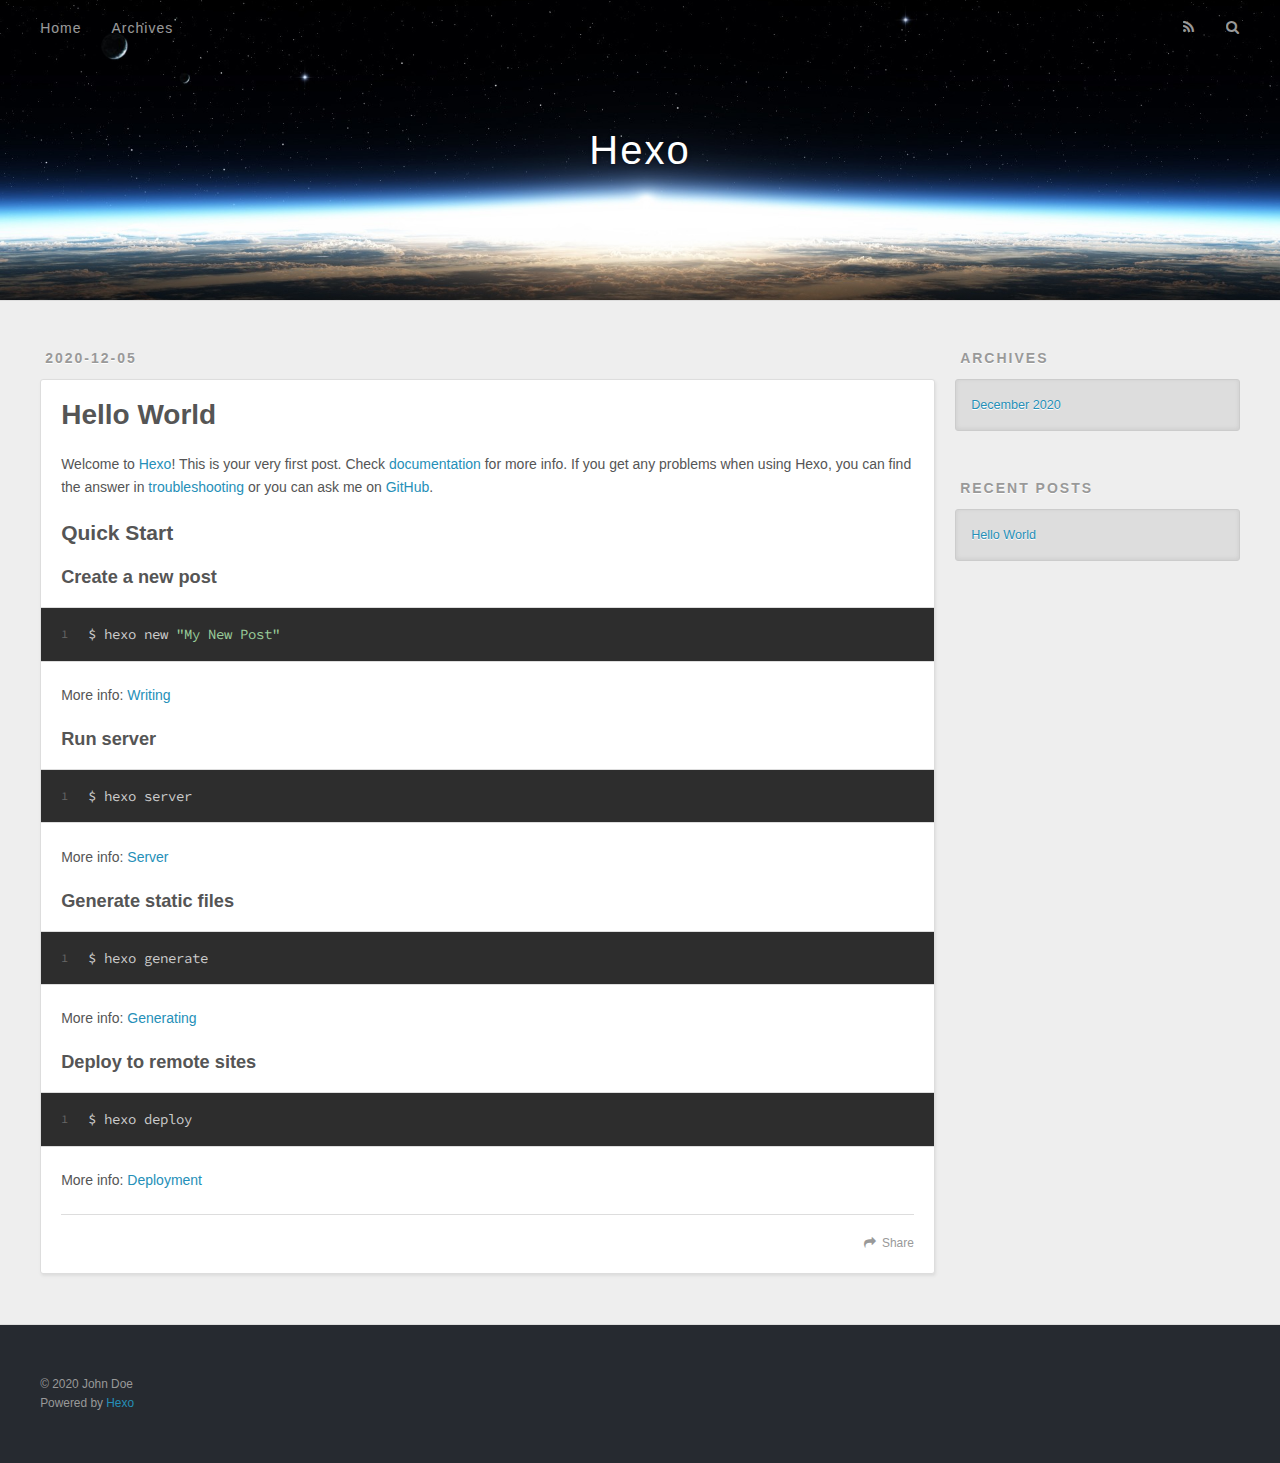
==== index.html @ 7ba1d802 "Site updated: 2020-12-05 16:14:52" ====
<!DOCTYPE html>
<html>
<head>
  <meta charset="utf-8">
  

  
  <title>Hexo</title>
  <meta name="viewport" content="width=device-width, initial-scale=1, maximum-scale=1">
  <meta property="og:type" content="website">
<meta property="og:title" content="Hexo">
<meta property="og:url" content="http://example.com/index.html">
<meta property="og:site_name" content="Hexo">
<meta property="og:locale" content="en_US">
<meta property="article:author" content="John Doe">
<meta name="twitter:card" content="summary">
  
    <link rel="alternate" href="/atom.xml" title="Hexo" type="application/atom+xml">
  
  
    <link rel="icon" href="/favicon.png">
  
  
    <link href="//fonts.googleapis.com/css?family=Source+Code+Pro" rel="stylesheet" type="text/css">
  
  
<link rel="stylesheet" href="/css/style.css">

<meta name="generator" content="Hexo 5.2.0"></head>

<body>
  <div id="container">
    <div id="wrap">
      <header id="header">
  <div id="banner"></div>
  <div id="header-outer" class="outer">
    <div id="header-title" class="inner">
      <h1 id="logo-wrap">
        <a href="/" id="logo">Hexo</a>
      </h1>
      
    </div>
    <div id="header-inner" class="inner">
      <nav id="main-nav">
        <a id="main-nav-toggle" class="nav-icon"></a>
        
          <a class="main-nav-link" href="/">Home</a>
        
          <a class="main-nav-link" href="/archives">Archives</a>
        
      </nav>
      <nav id="sub-nav">
        
          <a id="nav-rss-link" class="nav-icon" href="/atom.xml" title="RSS Feed"></a>
        
        <a id="nav-search-btn" class="nav-icon" title="Search"></a>
      </nav>
      <div id="search-form-wrap">
        <form action="//google.com/search" method="get" accept-charset="UTF-8" class="search-form"><input type="search" name="q" class="search-form-input" placeholder="Search"><button type="submit" class="search-form-submit">&#xF002;</button><input type="hidden" name="sitesearch" value="http://example.com"></form>
      </div>
    </div>
  </div>
</header>
      <div class="outer">
        <section id="main">
  
    <article id="post-hello-world" class="article article-type-post" itemscope itemprop="blogPost">
  <div class="article-meta">
    <a href="/2020/12/05/hello-world/" class="article-date">
  <time datetime="2020-12-05T03:58:40.087Z" itemprop="datePublished">2020-12-05</time>
</a>
    
  </div>
  <div class="article-inner">
    
    
      <header class="article-header">
        
  
    <h1 itemprop="name">
      <a class="article-title" href="/2020/12/05/hello-world/">Hello World</a>
    </h1>
  

      </header>
    
    <div class="article-entry" itemprop="articleBody">
      
        <p>Welcome to <a target="_blank" rel="noopener" href="https://hexo.io/">Hexo</a>! This is your very first post. Check <a target="_blank" rel="noopener" href="https://hexo.io/docs/">documentation</a> for more info. If you get any problems when using Hexo, you can find the answer in <a target="_blank" rel="noopener" href="https://hexo.io/docs/troubleshooting.html">troubleshooting</a> or you can ask me on <a target="_blank" rel="noopener" href="https://github.com/hexojs/hexo/issues">GitHub</a>.</p>
<h2 id="Quick-Start"><a href="#Quick-Start" class="headerlink" title="Quick Start"></a>Quick Start</h2><h3 id="Create-a-new-post"><a href="#Create-a-new-post" class="headerlink" title="Create a new post"></a>Create a new post</h3><figure class="highlight bash"><table><tr><td class="gutter"><pre><span class="line">1</span><br></pre></td><td class="code"><pre><span class="line">$ hexo new <span class="string">&quot;My New Post&quot;</span></span><br></pre></td></tr></table></figure>

<p>More info: <a target="_blank" rel="noopener" href="https://hexo.io/docs/writing.html">Writing</a></p>
<h3 id="Run-server"><a href="#Run-server" class="headerlink" title="Run server"></a>Run server</h3><figure class="highlight bash"><table><tr><td class="gutter"><pre><span class="line">1</span><br></pre></td><td class="code"><pre><span class="line">$ hexo server</span><br></pre></td></tr></table></figure>

<p>More info: <a target="_blank" rel="noopener" href="https://hexo.io/docs/server.html">Server</a></p>
<h3 id="Generate-static-files"><a href="#Generate-static-files" class="headerlink" title="Generate static files"></a>Generate static files</h3><figure class="highlight bash"><table><tr><td class="gutter"><pre><span class="line">1</span><br></pre></td><td class="code"><pre><span class="line">$ hexo generate</span><br></pre></td></tr></table></figure>

<p>More info: <a target="_blank" rel="noopener" href="https://hexo.io/docs/generating.html">Generating</a></p>
<h3 id="Deploy-to-remote-sites"><a href="#Deploy-to-remote-sites" class="headerlink" title="Deploy to remote sites"></a>Deploy to remote sites</h3><figure class="highlight bash"><table><tr><td class="gutter"><pre><span class="line">1</span><br></pre></td><td class="code"><pre><span class="line">$ hexo deploy</span><br></pre></td></tr></table></figure>

<p>More info: <a target="_blank" rel="noopener" href="https://hexo.io/docs/one-command-deployment.html">Deployment</a></p>

      
    </div>
    <footer class="article-footer">
      <a data-url="http://example.com/2020/12/05/hello-world/" data-id="ckibc6e330000nw3x4e4u9neb" class="article-share-link">Share</a>
      
      
    </footer>
  </div>
  
</article>


  


</section>
        
          <aside id="sidebar">
  
    

  
    

  
    
  
    
  <div class="widget-wrap">
    <h3 class="widget-title">Archives</h3>
    <div class="widget">
      <ul class="archive-list"><li class="archive-list-item"><a class="archive-list-link" href="/archives/2020/12/">December 2020</a></li></ul>
    </div>
  </div>


  
    
  <div class="widget-wrap">
    <h3 class="widget-title">Recent Posts</h3>
    <div class="widget">
      <ul>
        
          <li>
            <a href="/2020/12/05/hello-world/">Hello World</a>
          </li>
        
      </ul>
    </div>
  </div>

  
</aside>
        
      </div>
      <footer id="footer">
  
  <div class="outer">
    <div id="footer-info" class="inner">
      &copy; 2020 John Doe<br>
      Powered by <a href="http://hexo.io/" target="_blank">Hexo</a>
    </div>
  </div>
</footer>
    </div>
    <nav id="mobile-nav">
  
    <a href="/" class="mobile-nav-link">Home</a>
  
    <a href="/archives" class="mobile-nav-link">Archives</a>
  
</nav>
    

<script src="//ajax.googleapis.com/ajax/libs/jquery/2.0.3/jquery.min.js"></script>


  
<link rel="stylesheet" href="/fancybox/jquery.fancybox.css">

  
<script src="/fancybox/jquery.fancybox.pack.js"></script>




<script src="/js/script.js"></script>




  </div>
</body>
</html>
---- css/style.css ----
body {
  width: 100%;
}
body:before,
body:after {
  content: "";
  display: table;
}
body:after {
  clear: both;
}
html,
body,
div,
span,
applet,
object,
iframe,
h1,
h2,
h3,
h4,
h5,
h6,
p,
blockquote,
pre,
a,
abbr,
acronym,
address,
big,
cite,
code,
del,
dfn,
em,
img,
ins,
kbd,
q,
s,
samp,
small,
strike,
strong,
sub,
sup,
tt,
var,
dl,
dt,
dd,
ol,
ul,
li,
fieldset,
form,
label,
legend,
table,
caption,
tbody,
tfoot,
thead,
tr,
th,
td {
  margin: 0;
  padding: 0;
  border: 0;
  outline: 0;
  font-weight: inherit;
  font-style: inherit;
  font-family: inherit;
  font-size: 100%;
  vertical-align: baseline;
}
body {
  line-height: 1;
  color: #000;
  background: #fff;
}
ol,
ul {
  list-style: none;
}
table {
  border-collapse: separate;
  border-spacing: 0;
  vertical-align: middle;
}
caption,
th,
td {
  text-align: left;
  font-weight: normal;
  vertical-align: middle;
}
a img {
  border: none;
}
input,
button {
  margin: 0;
  padding: 0;
}
input::-moz-focus-inner,
button::-moz-focus-inner {
  border: 0;
  padding: 0;
}
@font-face {
  font-family: FontAwesome;
  font-style: normal;
  font-weight: normal;
  src: url("fonts/fontawesome-webfont.eot?v=#4.0.3");
  src: url("fonts/fontawesome-webfont.eot?#iefix&v=#4.0.3") format("embedded-opentype"), url("fonts/fontawesome-webfont.woff?v=#4.0.3") format("woff"), url("fonts/fontawesome-webfont.ttf?v=#4.0.3") format("truetype"), url("fonts/fontawesome-webfont.svg#fontawesomeregular?v=#4.0.3") format("svg");
}
html,
body,
#container {
  height: 100%;
}
body {
  background: #eee;
  font: 14px -apple-system, BlinkMacSystemFont, "Segoe UI", "Roboto", "Oxygen", "Ubuntu", "Cantarell", "Fira Sans", "Droid Sans", "Helvetica Neue", sans-serif;
  -webkit-text-size-adjust: 100%;
}
.outer {
  max-width: 1220px;
  margin: 0 auto;
  padding: 0 20px;
}
.outer:before,
.outer:after {
  content: "";
  display: table;
}
.outer:after {
  clear: both;
}
.inner {
  display: inline;
  float: left;
  width: 98.33333333333333%;
  margin: 0 0.833333333333333%;
}
.left,
.alignleft {
  float: left;
}
.right,
.alignright {
  float: right;
}
.clear {
  clear: both;
}
#container {
  position: relative;
}
.mobile-nav-on {
  overflow: hidden;
}
#wrap {
  height: 100%;
  width: 100%;
  position: absolute;
  top: 0;
  left: 0;
  -webkit-transition: 0.2s ease-out;
  -moz-transition: 0.2s ease-out;
  -ms-transition: 0.2s ease-out;
  transition: 0.2s ease-out;
  z-index: 1;
  background: #eee;
}
.mobile-nav-on #wrap {
  left: 280px;
}
@media screen and (min-width: 768px) {
  #main {
    display: inline;
    float: left;
    width: 73.33333333333333%;
    margin: 0 0.833333333333333%;
  }
}
.article-date,
.article-category-link,
.archive-year,
.widget-title {
  text-decoration: none;
  text-transform: uppercase;
  letter-spacing: 2px;
  color: #999;
  margin-bottom: 1em;
  margin-left: 5px;
  line-height: 1em;
  text-shadow: 0 1px #fff;
  font-weight: bold;
}
.article-inner,
.archive-article-inner {
  background: #fff;
  -webkit-box-shadow: 1px 2px 3px #ddd;
  box-shadow: 1px 2px 3px #ddd;
  border: 1px solid #ddd;
  border-radius: 3px;
}
.article-entry h1,
.widget h1 {
  font-size: 2em;
}
.article-entry h2,
.widget h2 {
  font-size: 1.5em;
}
.article-entry h3,
.widget h3 {
  font-size: 1.3em;
}
.article-entry h4,
.widget h4 {
  font-size: 1.2em;
}
.article-entry h5,
.widget h5 {
  font-size: 1em;
}
.article-entry h6,
.widget h6 {
  font-size: 1em;
  color: #999;
}
.article-entry hr,
.widget hr {
  border: 1px dashed #ddd;
}
.article-entry strong,
.widget strong {
  font-weight: bold;
}
.article-entry em,
.widget em,
.article-entry cite,
.widget cite {
  font-style: italic;
}
.article-entry sup,
.widget sup,
.article-entry sub,
.widget sub {
  font-size: 0.75em;
  line-height: 0;
  position: relative;
  vertical-align: baseline;
}
.article-entry sup,
.widget sup {
  top: -0.5em;
}
.article-entry sub,
.widget sub {
  bottom: -0.2em;
}
.article-entry small,
.widget small {
  font-size: 0.85em;
}
.article-entry acronym,
.widget acronym,
.article-entry abbr,
.widget abbr {
  border-bottom: 1px dotted;
}
.article-entry ul,
.widget ul,
.article-entry ol,
.widget ol,
.article-entry dl,
.widget dl {
  margin: 0 20px;
  line-height: 1.6em;
}
.article-entry ul ul,
.widget ul ul,
.article-entry ol ul,
.widget ol ul,
.article-entry ul ol,
.widget ul ol,
.article-entry ol ol,
.widget ol ol {
  margin-top: 0;
  margin-bottom: 0;
}
.article-entry ul,
.widget ul {
  list-style: disc;
}
.article-entry ol,
.widget ol {
  list-style: decimal;
}
.article-entry dt,
.widget dt {
  font-weight: bold;
}
#header {
  height: 300px;
  position: relative;
  border-bottom: 1px solid #ddd;
}
#header:before,
#header:after {
  content: "";
  position: absolute;
  left: 0;
  right: 0;
  height: 40px;
}
#header:before {
  top: 0;
  background: -webkit-linear-gradient(rgba(0,0,0,0.2), transparent);
  background: -moz-linear-gradient(rgba(0,0,0,0.2), transparent);
  background: -ms-linear-gradient(rgba(0,0,0,0.2), transparent);
  background: linear-gradient(rgba(0,0,0,0.2), transparent);
}
#header:after {
  bottom: 0;
  background: -webkit-linear-gradient(transparent, rgba(0,0,0,0.2));
  background: -moz-linear-gradient(transparent, rgba(0,0,0,0.2));
  background: -ms-linear-gradient(transparent, rgba(0,0,0,0.2));
  background: linear-gradient(transparent, rgba(0,0,0,0.2));
}
#header-outer {
  height: 100%;
  position: relative;
}
#header-inner {
  position: relative;
  overflow: hidden;
}
#banner {
  position: absolute;
  top: 0;
  left: 0;
  width: 100%;
  height: 100%;
  background: url("images/banner.jpg") center #000;
  -webkit-background-size: cover;
  -moz-background-size: cover;
  background-size: cover;
  z-index: -1;
}
#header-title {
  text-align: center;
  height: 40px;
  position: absolute;
  top: 50%;
  left: 0;
  margin-top: -20px;
}
#logo,
#subtitle {
  text-decoration: none;
  color: #fff;
  font-weight: 300;
  text-shadow: 0 1px 4px rgba(0,0,0,0.3);
}
#logo {
  font-size: 40px;
  line-height: 40px;
  letter-spacing: 2px;
}
#subtitle {
  font-size: 16px;
  line-height: 16px;
  letter-spacing: 1px;
}
#subtitle-wrap {
  margin-top: 16px;
}
#main-nav {
  float: left;
  margin-left: -15px;
}
.nav-icon,
.main-nav-link {
  float: left;
  color: #fff;
  opacity: 0.6;
  text-decoration: none;
  text-shadow: 0 1px rgba(0,0,0,0.2);
  -webkit-transition: opacity 0.2s;
  -moz-transition: opacity 0.2s;
  -ms-transition: opacity 0.2s;
  transition: opacity 0.2s;
  display: block;
  padding: 20px 15px;
}
.nav-icon:hover,
.main-nav-link:hover {
  opacity: 1;
}
.nav-icon {
  font-family: FontAwesome;
  text-align: center;
  font-size: 14px;
  width: 14px;
  height: 14px;
  padding: 20px 15px;
  position: relative;
  cursor: pointer;
}
.main-nav-link {
  font-weight: 300;
  letter-spacing: 1px;
}
@media screen and (max-width: 479px) {
  .main-nav-link {
    display: none;
  }
}
#main-nav-toggle {
  display: none;
}
#main-nav-toggle:before {
  content: "\f0c9";
}
@media screen and (max-width: 479px) {
  #main-nav-toggle {
    display: block;
  }
}
#sub-nav {
  float: right;
  margin-right: -15px;
}
#nav-rss-link:before {
  content: "\f09e";
}
#nav-search-btn:before {
  content: "\f002";
}
#search-form-wrap {
  position: absolute;
  top: 15px;
  width: 150px;
  height: 30px;
  right: -150px;
  opacity: 0;
  -webkit-transition: 0.2s ease-out;
  -moz-transition: 0.2s ease-out;
  -ms-transition: 0.2s ease-out;
  transition: 0.2s ease-out;
}
#search-form-wrap.on {
  opacity: 1;
  right: 0;
}
@media screen and (max-width: 479px) {
  #search-form-wrap {
    width: 100%;
    right: -100%;
  }
}
.search-form {
  position: absolute;
  top: 0;
  left: 0;
  right: 0;
  background: #fff;
  padding: 5px 15px;
  border-radius: 15px;
  -webkit-box-shadow: 0 0 10px rgba(0,0,0,0.3);
  box-shadow: 0 0 10px rgba(0,0,0,0.3);
}
.search-form-input {
  border: none;
  background: none;
  color: #555;
  width: 100%;
  font: 13px -apple-system, BlinkMacSystemFont, "Segoe UI", "Roboto", "Oxygen", "Ubuntu", "Cantarell", "Fira Sans", "Droid Sans", "Helvetica Neue", sans-serif;
  outline: none;
}
.search-form-input::-webkit-search-results-decoration,
.search-form-input::-webkit-search-cancel-button {
  -webkit-appearance: none;
}
.search-form-submit {
  position: absolute;
  top: 50%;
  right: 10px;
  margin-top: -7px;
  font: 13px FontAwesome;
  border: none;
  background: none;
  color: #bbb;
  cursor: pointer;
}
.search-form-submit:hover,
.search-form-submit:focus {
  color: #777;
}
.article {
  margin: 50px 0;
}
.article-inner {
  overflow: hidden;
}
.article-meta:before,
.article-meta:after {
  content: "";
  display: table;
}
.article-meta:after {
  clear: both;
}
.article-date {
  float: left;
}
.article-category {
  float: left;
  line-height: 1em;
  color: #ccc;
  text-shadow: 0 1px #fff;
  margin-left: 8px;
}
.article-category:before {
  content: "\2022";
}
.article-category-link {
  margin: 0 12px 1em;
}
.article-header {
  padding: 20px 20px 0;
}
.article-title {
  text-decoration: none;
  font-size: 2em;
  font-weight: bold;
  color: #555;
  line-height: 1.1em;
  -webkit-transition: color 0.2s;
  -moz-transition: color 0.2s;
  -ms-transition: color 0.2s;
  transition: color 0.2s;
}
a.article-title:hover {
  color: #258fb8;
}
.article-entry {
  color: #555;
  padding: 0 20px;
}
.article-entry:before,
.article-entry:after {
  content: "";
  display: table;
}
.article-entry:after {
  clear: both;
}
.article-entry p,
.article-entry table {
  line-height: 1.6em;
  margin: 1.6em 0;
}
.article-entry h1,
.article-entry h2,
.article-entry h3,
.article-entry h4,
.article-entry h5,
.article-entry h6 {
  font-weight: bold;
}
.article-entry h1,
.article-entry h2,
.article-entry h3,
.article-entry h4,
.article-entry h5,
.article-entry h6 {
  line-height: 1.1em;
  margin: 1.1em 0;
}
.article-entry a {
  color: #258fb8;
  text-decoration: none;
}
.article-entry a:hover {
  text-decoration: underline;
}
.article-entry ul,
.article-entry ol,
.article-entry dl {
  margin-top: 1.6em;
  margin-bottom: 1.6em;
}
.article-entry img,
.article-entry video {
  max-width: 100%;
  height: auto;
  display: block;
  margin: auto;
}
.article-entry iframe {
  border: none;
}
.article-entry table {
  width: 100%;
  border-collapse: collapse;
  border-spacing: 0;
}
.article-entry th {
  font-weight: bold;
  border-bottom: 3px solid #ddd;
  padding-bottom: 0.5em;
}
.article-entry td {
  border-bottom: 1px solid #ddd;
  padding: 10px 0;
}
.article-entry blockquote {
  font-family: Georgia, "Times New Roman", serif;
  font-size: 1.4em;
  margin: 1.6em 20px;
  text-align: center;
}
.article-entry blockquote footer {
  font-size: 14px;
  margin: 1.6em 0;
  font-family: -apple-system, BlinkMacSystemFont, "Segoe UI", "Roboto", "Oxygen", "Ubuntu", "Cantarell", "Fira Sans", "Droid Sans", "Helvetica Neue", sans-serif;
}
.article-entry blockquote footer cite:before {
  content: "—";
  padding: 0 0.5em;
}
.article-entry .pullquote {
  text-align: left;
  width: 45%;
  margin: 0;
}
.article-entry .pullquote.left {
  margin-left: 0.5em;
  margin-right: 1em;
}
.article-entry .pullquote.right {
  margin-right: 0.5em;
  margin-left: 1em;
}
.article-entry .caption {
  color: #999;
  display: block;
  font-size: 0.9em;
  margin-top: 0.5em;
  position: relative;
  text-align: center;
}
.article-entry .video-container {
  position: relative;
  padding-top: 56.25%;
  height: 0;
  overflow: hidden;
}
.article-entry .video-container iframe,
.article-entry .video-container object,
.article-entry .video-container embed {
  position: absolute;
  top: 0;
  left: 0;
  width: 100%;
  height: 100%;
  margin-top: 0;
}
.article-more-link a {
  display: inline-block;
  line-height: 1em;
  padding: 6px 15px;
  border-radius: 15px;
  background: #eee;
  color: #999;
  text-shadow: 0 1px #fff;
  text-decoration: none;
}
.article-more-link a:hover {
  background: #258fb8;
  color: #fff;
  text-decoration: none;
  text-shadow: 0 1px #1e7293;
}
.article-footer {
  font-size: 0.85em;
  line-height: 1.6em;
  border-top: 1px solid #ddd;
  padding-top: 1.6em;
  margin: 0 20px 20px;
}
.article-footer:before,
.article-footer:after {
  content: "";
  display: table;
}
.article-footer:after {
  clear: both;
}
.article-footer a {
  color: #999;
  text-decoration: none;
}
.article-footer a:hover {
  color: #555;
}
.article-tag-list-item {
  float: left;
  margin-right: 10px;
}
.article-tag-list-link:before {
  content: "#";
}
.article-comment-link {
  float: right;
}
.article-comment-link:before {
  content: "\f075";
  font-family: FontAwesome;
  padding-right: 8px;
}
.article-share-link {
  cursor: pointer;
  float: right;
  margin-left: 20px;
}
.article-share-link:before {
  content: "\f064";
  font-family: FontAwesome;
  padding-right: 6px;
}
#article-nav {
  position: relative;
}
#article-nav:before,
#article-nav:after {
  content: "";
  display: table;
}
#article-nav:after {
  clear: both;
}
@media screen and (min-width: 768px) {
  #article-nav {
    margin: 50px 0;
  }
  #article-nav:before {
    width: 8px;
    height: 8px;
    position: absolute;
    top: 50%;
    left: 50%;
    margin-top: -4px;
    margin-left: -4px;
    content: "";
    border-radius: 50%;
    background: #ddd;
    -webkit-box-shadow: 0 1px 2px #fff;
    box-shadow: 0 1px 2px #fff;
  }
}
.article-nav-link-wrap {
  text-decoration: none;
  text-shadow: 0 1px #fff;
  color: #999;
  -webkit-box-sizing: border-box;
  -moz-box-sizing: border-box;
  box-sizing: border-box;
  margin-top: 50px;
  text-align: center;
  display: block;
}
.article-nav-link-wrap:hover {
  color: #555;
}
@media screen and (min-width: 768px) {
  .article-nav-link-wrap {
    width: 50%;
    margin-top: 0;
  }
}
@media screen and (min-width: 768px) {
  #article-nav-newer {
    float: left;
    text-align: right;
    padding-right: 20px;
  }
}
@media screen and (min-width: 768px) {
  #article-nav-older {
    float: right;
    text-align: left;
    padding-left: 20px;
  }
}
.article-nav-caption {
  text-transform: uppercase;
  letter-spacing: 2px;
  color: #ddd;
  line-height: 1em;
  font-weight: bold;
}
#article-nav-newer .article-nav-caption {
  margin-right: -2px;
}
.article-nav-title {
  font-size: 0.85em;
  line-height: 1.6em;
  margin-top: 0.5em;
}
.article-share-box {
  position: absolute;
  display: none;
  background: #fff;
  -webkit-box-shadow: 1px 2px 10px rgba(0,0,0,0.2);
  box-shadow: 1px 2px 10px rgba(0,0,0,0.2);
  border-radius: 3px;
  margin-left: -145px;
  overflow: hidden;
  z-index: 1;
}
.article-share-box.on {
  display: block;
}
.article-share-input {
  width: 100%;
  background: none;
  -webkit-box-sizing: border-box;
  -moz-box-sizing: border-box;
  box-sizing: border-box;
  font: 14px -apple-system, BlinkMacSystemFont, "Segoe UI", "Roboto", "Oxygen", "Ubuntu", "Cantarell", "Fira Sans", "Droid Sans", "Helvetica Neue", sans-serif;
  padding: 0 15px;
  color: #555;
  outline: none;
  border: 1px solid #ddd;
  border-radius: 3px 3px 0 0;
  height: 36px;
  line-height: 36px;
}
.article-share-links {
  background: #eee;
}
.article-share-links:before,
.article-share-links:after {
  content: "";
  display: table;
}
.article-share-links:after {
  clear: both;
}
.article-share-twitter,
.article-share-facebook,
.article-share-pinterest,
.article-share-google {
  width: 50px;
  height: 36px;
  display: block;
  float: left;
  position: relative;
  color: #999;
  text-shadow: 0 1px #fff;
}
.article-share-twitter:before,
.article-share-facebook:before,
.article-share-pinterest:before,
.article-share-google:before {
  font-size: 20px;
  font-family: FontAwesome;
  width: 20px;
  height: 20px;
  position: absolute;
  top: 50%;
  left: 50%;
  margin-top: -10px;
  margin-left: -10px;
  text-align: center;
}
.article-share-twitter:hover,
.article-share-facebook:hover,
.article-share-pinterest:hover,
.article-share-google:hover {
  color: #fff;
}
.article-share-twitter:before {
  content: "\f099";
}
.article-share-twitter:hover {
  background: #00aced;
  text-shadow: 0 1px #008abe;
}
.article-share-facebook:before {
  content: "\f09a";
}
.article-share-facebook:hover {
  background: #3b5998;
  text-shadow: 0 1px #2f477a;
}
.article-share-pinterest:before {
  content: "\f0d2";
}
.article-share-pinterest:hover {
  background: #cb2027;
  text-shadow: 0 1px #a21a1f;
}
.article-share-google:before {
  content: "\f0d5";
}
.article-share-google:hover {
  background: #dd4b39;
  text-shadow: 0 1px #be3221;
}
.article-gallery {
  background: #000;
  position: relative;
}
.article-gallery-photos {
  position: relative;
  overflow: hidden;
}
.article-gallery-img {
  display: none;
  max-width: 100%;
}
.article-gallery-img:first-child {
  display: block;
}
.article-gallery-img.loaded {
  position: absolute;
  display: block;
}
.article-gallery-img img {
  display: block;
  max-width: 100%;
  margin: 0 auto;
}
#comments {
  background: #fff;
  -webkit-box-shadow: 1px 2px 3px #ddd;
  box-shadow: 1px 2px 3px #ddd;
  padding: 20px;
  border: 1px solid #ddd;
  border-radius: 3px;
  margin: 50px 0;
}
#comments a {
  color: #258fb8;
}
.archives-wrap {
  margin: 50px 0;
}
.archives:before,
.archives:after {
  content: "";
  display: table;
}
.archives:after {
  clear: both;
}
.archive-year-wrap {
  margin-bottom: 1em;
}
.archives {
  -webkit-column-gap: 10px;
  -moz-column-gap: 10px;
  column-gap: 10px;
}
@media screen and (min-width: 480px) and (max-width: 767px) {
  .archives {
    -webkit-column-count: 2;
    -moz-column-count: 2;
    column-count: 2;
  }
}
@media screen and (min-width: 768px) {
  .archives {
    -webkit-column-count: 3;
    -moz-column-count: 3;
    column-count: 3;
  }
}
.archive-article {
  -webkit-column-break-inside: avoid;
  page-break-inside: avoid;
  overflow: hidden;
  break-inside: avoid-column;
}
.archive-article-inner {
  padding: 10px;
  margin-bottom: 15px;
}
.archive-article-title {
  text-decoration: none;
  font-weight: bold;
  color: #555;
  -webkit-transition: color 0.2s;
  -moz-transition: color 0.2s;
  -ms-transition: color 0.2s;
  transition: color 0.2s;
  line-height: 1.6em;
}
.archive-article-title:hover {
  color: #258fb8;
}
.archive-article-footer {
  margin-top: 1em;
}
.archive-article-date {
  color: #999;
  text-decoration: none;
  font-size: 0.85em;
  line-height: 1em;
  margin-bottom: 0.5em;
  display: block;
}
#page-nav {
  margin: 50px auto;
  background: #fff;
  -webkit-box-shadow: 1px 2px 3px #ddd;
  box-shadow: 1px 2px 3px #ddd;
  border: 1px solid #ddd;
  border-radius: 3px;
  text-align: center;
  color: #999;
  overflow: hidden;
}
#page-nav:before,
#page-nav:after {
  content: "";
  display: table;
}
#page-nav:after {
  clear: both;
}
#page-nav a,
#page-nav span {
  padding: 10px 20px;
  line-height: 1;
  height: 2ex;
}
#page-nav a {
  color: #999;
  text-decoration: none;
}
#page-nav a:hover {
  background: #999;
  color: #fff;
}
#page-nav .prev {
  float: left;
}
#page-nav .next {
  float: right;
}
#page-nav .page-number {
  display: inline-block;
}
@media screen and (max-width: 479px) {
  #page-nav .page-number {
    display: none;
  }
}
#page-nav .current {
  color: #555;
  font-weight: bold;
}
#page-nav .space {
  color: #ddd;
}
#footer {
  background: #262a30;
  padding: 50px 0;
  border-top: 1px solid #ddd;
  color: #999;
}
#footer a {
  color: #258fb8;
  text-decoration: none;
}
#footer a:hover {
  text-decoration: underline;
}
#footer-info {
  line-height: 1.6em;
  font-size: 0.85em;
}
.article-entry pre,
.article-entry .highlight {
  background: #2d2d2d;
  margin: 0 -20px;
  padding: 15px 20px;
  border-style: solid;
  border-color: #ddd;
  border-width: 1px 0;
  overflow: auto;
  color: #ccc;
  line-height: 22.400000000000002px;
}
.article-entry .highlight .gutter pre,
.article-entry .gist .gist-file .gist-data .line-numbers {
  color: #666;
  font-size: 0.85em;
}
.article-entry pre,
.article-entry code {
  font-family: "Source Code Pro", Consolas, Monaco, Menlo, Consolas, monospace;
}
.article-entry code {
  background: #eee;
  text-shadow: 0 1px #fff;
  padding: 0 0.3em;
}
.article-entry pre code {
  background: none;
  text-shadow: none;
  padding: 0;
}
.article-entry .highlight pre {
  border: none;
  margin: 0;
  padding: 0;
}
.article-entry .highlight table {
  margin: 0;
  width: auto;
}
.article-entry .highlight td {
  border: none;
  padding: 0;
}
.article-entry .highlight figcaption {
  font-size: 0.85em;
  color: #999;
  line-height: 1em;
  margin-bottom: 1em;
}
.article-entry .highlight figcaption:before,
.article-entry .highlight figcaption:after {
  content: "";
  display: table;
}
.article-entry .highlight figcaption:after {
  clear: both;
}
.article-entry .highlight figcaption a {
  float: right;
}
.article-entry .highlight .gutter pre {
  text-align: right;
  padding-right: 20px;
}
.article-entry .highlight .line {
  height: 22.400000000000002px;
}
.article-entry .highlight .line.marked {
  background: #515151;
}
.article-entry .gist {
  margin: 0 -20px;
  border-style: solid;
  border-color: #ddd;
  border-width: 1px 0;
  background: #2d2d2d;
  padding: 15px 20px 15px 0;
}
.article-entry .gist .gist-file {
  border: none;
  font-family: "Source Code Pro", Consolas, Monaco, Menlo, Consolas, monospace;
  margin: 0;
}
.article-entry .gist .gist-file .gist-data {
  background: none;
  border: none;
}
.article-entry .gist .gist-file .gist-data .line-numbers {
  background: none;
  border: none;
  padding: 0 20px 0 0;
}
.article-entry .gist .gist-file .gist-data .line-data {
  padding: 0 !important;
}
.article-entry .gist .gist-file .highlight {
  margin: 0;
  padding: 0;
  border: none;
}
.article-entry .gist .gist-file .gist-meta {
  background: #2d2d2d;
  color: #999;
  font: 0.85em -apple-system, BlinkMacSystemFont, "Segoe UI", "Roboto", "Oxygen", "Ubuntu", "Cantarell", "Fira Sans", "Droid Sans", "Helvetica Neue", sans-serif;
  text-shadow: 0 0;
  padding: 0;
  margin-top: 1em;
  margin-left: 20px;
}
.article-entry .gist .gist-file .gist-meta a {
  color: #258fb8;
  font-weight: normal;
}
.article-entry .gist .gist-file .gist-meta a:hover {
  text-decoration: underline;
}
pre .comment,
pre .title {
  color: #999;
}
pre .variable,
pre .attribute,
pre .tag,
pre .regexp,
pre .ruby .constant,
pre .xml .tag .title,
pre .xml .pi,
pre .xml .doctype,
pre .html .doctype,
pre .css .id,
pre .css .class,
pre .css .pseudo {
  color: #f2777a;
}
pre .number,
pre .preprocessor,
pre .built_in,
pre .literal,
pre .params,
pre .constant {
  color: #f99157;
}
pre .class,
pre .ruby .class .title,
pre .css .rules .attribute {
  color: #9c9;
}
pre .string,
pre .value,
pre .inheritance,
pre .header,
pre .ruby .symbol,
pre .xml .cdata {
  color: #9c9;
}
pre .css .hexcolor {
  color: #6cc;
}
pre .function,
pre .python .decorator,
pre .python .title,
pre .ruby .function .title,
pre .ruby .title .keyword,
pre .perl .sub,
pre .javascript .title,
pre .coffeescript .title {
  color: #69c;
}
pre .keyword,
pre .javascript .function {
  color: #c9c;
}
@media screen and (max-width: 479px) {
  #mobile-nav {
    position: absolute;
    top: 0;
    left: 0;
    width: 280px;
    height: 100%;
    background: #191919;
    border-right: 1px solid #fff;
  }
}
@media screen and (max-width: 479px) {
  .mobile-nav-link {
    display: block;
    color: #999;
    text-decoration: none;
    padding: 15px 20px;
    font-weight: bold;
  }
  .mobile-nav-link:hover {
    color: #fff;
  }
}
@media screen and (min-width: 768px) {
  #sidebar {
    display: inline;
    float: left;
    width: 23.333333333333332%;
    margin: 0 0.833333333333333%;
  }
}
.widget-wrap {
  margin: 50px 0;
}
.widget {
  color: #777;
  text-shadow: 0 1px #fff;
  background: #ddd;
  -webkit-box-shadow: 0 -1px 4px #ccc inset;
  box-shadow: 0 -1px 4px #ccc inset;
  border: 1px solid #ccc;
  padding: 15px;
  border-radius: 3px;
}
.widget a {
  color: #258fb8;
  text-decoration: none;
}
.widget a:hover {
  text-decoration: underline;
}
.widget ul ul,
.widget ol ul,
.widget dl ul,
.widget ul ol,
.widget ol ol,
.widget dl ol,
.widget ul dl,
.widget ol dl,
.widget dl dl {
  margin-left: 15px;
  list-style: disc;
}
.widget {
  line-height: 1.6em;
  word-wrap: break-word;
  font-size: 0.9em;
}
.widget ul,
.widget ol {
  list-style: none;
  margin: 0;
}
.widget ul ul,
.widget ol ul,
.widget ul ol,
.widget ol ol {
  margin: 0 20px;
}
.widget ul ul,
.widget ol ul {
  list-style: disc;
}
.widget ul ol,
.widget ol ol {
  list-style: decimal;
}
.category-list-count,
.tag-list-count,
.archive-list-count {
  padding-left: 5px;
  color: #999;
  font-size: 0.85em;
}
.category-list-count:before,
.tag-list-count:before,
.archive-list-count:before {
  content: "(";
}
.category-list-count:after,
.tag-list-count:after,
.archive-list-count:after {
  content: ")";
}
.tagcloud a {
  margin-right: 5px;
  display: inline-block;
}
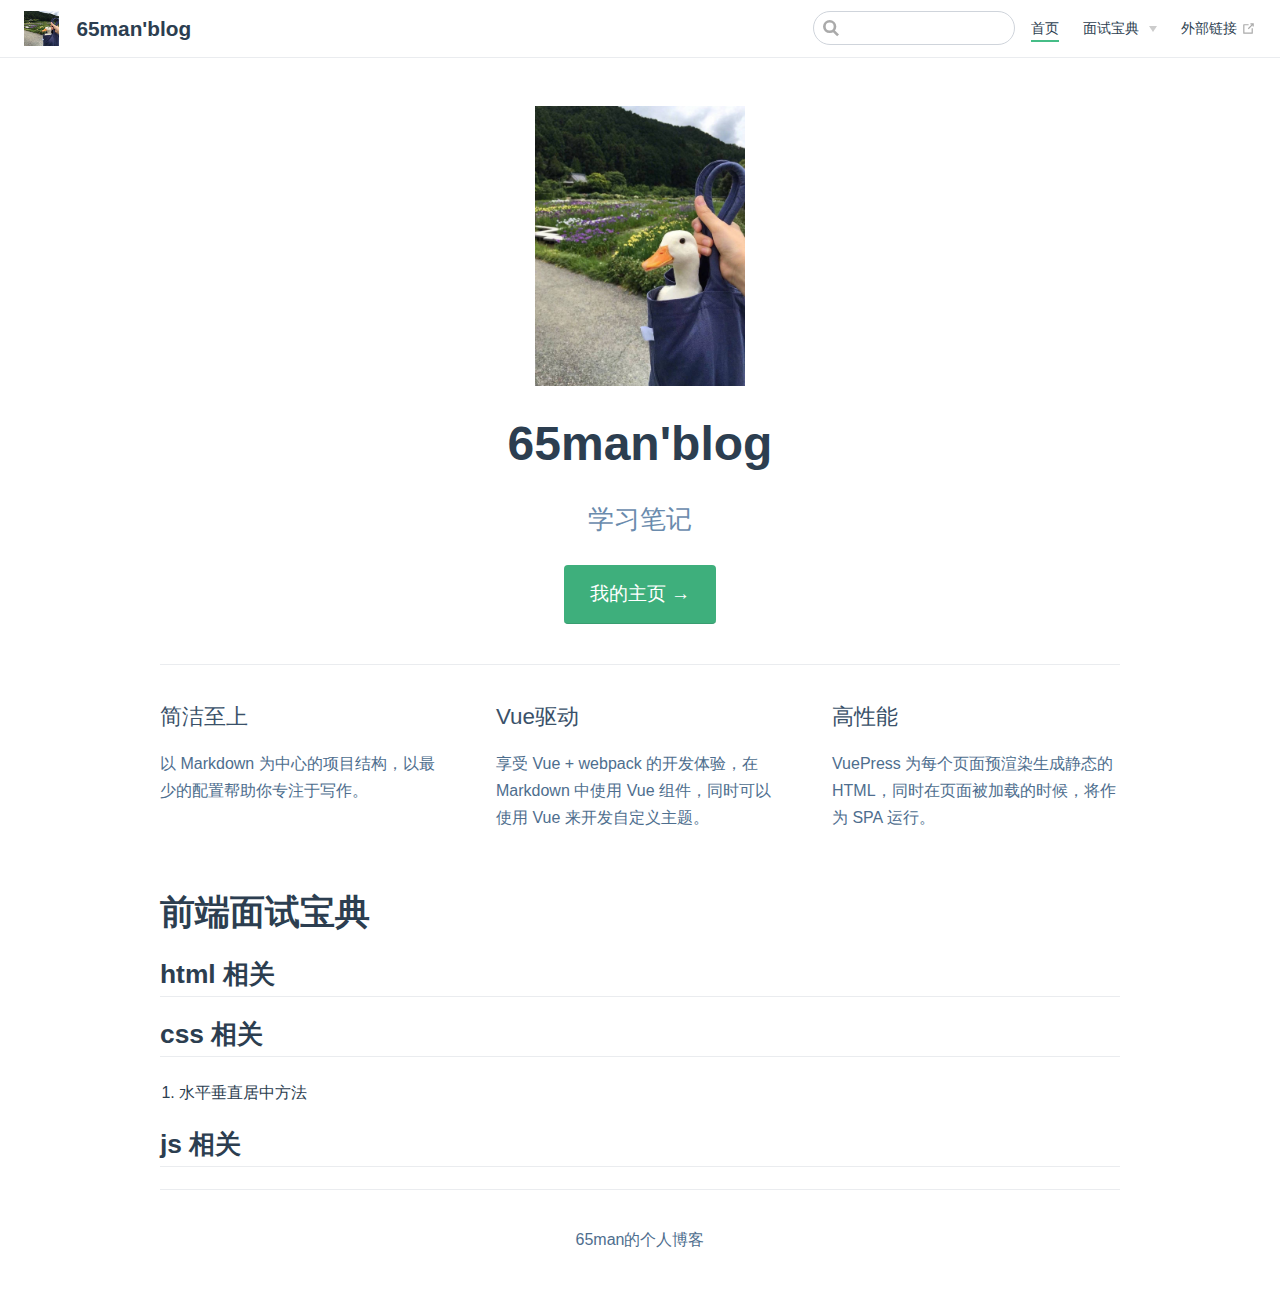
==== commit b14bff96: "deploy" ====
--- a/index.html
+++ b/index.html
@@ -1,196 +1,50 @@
 <!DOCTYPE html>
-<html>
-<head>
-  <meta charset="utf-8">
-  
-
-  
-  <title>Hexo</title>
-  <meta name="viewport" content="width=device-width, initial-scale=1, maximum-scale=1">
-  <meta property="og:type" content="website">
-<meta property="og:title" content="Hexo">
-<meta property="og:url" content="http://example.com/index.html">
-<meta property="og:site_name" content="Hexo">
-<meta property="og:locale" content="en_US">
-<meta property="article:author" content="John Doe">
-<meta name="twitter:card" content="summary">
-  
-    <link rel="alternate" href="/atom.xml" title="Hexo" type="application/atom+xml">
-  
-  
-    <link rel="icon" href="/favicon.png">
-  
-  
-    <link href="//fonts.googleapis.com/css?family=Source+Code+Pro" rel="stylesheet" type="text/css">
-  
-  
-<link rel="stylesheet" href="/css/style.css">
-
-<meta name="generator" content="Hexo 5.2.0"></head>
-
-<body>
-  <div id="container">
-    <div id="wrap">
-      <header id="header">
-  <div id="banner"></div>
-  <div id="header-outer" class="outer">
-    <div id="header-title" class="inner">
-      <h1 id="logo-wrap">
-        <a href="/" id="logo">Hexo</a>
-      </h1>
-      
-    </div>
-    <div id="header-inner" class="inner">
-      <nav id="main-nav">
-        <a id="main-nav-toggle" class="nav-icon"></a>
-        
-          <a class="main-nav-link" href="/">Home</a>
-        
-          <a class="main-nav-link" href="/archives">Archives</a>
-        
-      </nav>
-      <nav id="sub-nav">
-        
-          <a id="nav-rss-link" class="nav-icon" href="/atom.xml" title="RSS Feed"></a>
-        
-        <a id="nav-search-btn" class="nav-icon" title="Search"></a>
-      </nav>
-      <div id="search-form-wrap">
-        <form action="//google.com/search" method="get" accept-charset="UTF-8" class="search-form"><input type="search" name="q" class="search-form-input" placeholder="Search"><button type="submit" class="search-form-submit">&#xF002;</button><input type="hidden" name="sitesearch" value="http://example.com"></form>
-      </div>
-    </div>
-  </div>
-</header>
-      <div class="outer">
-        <section id="main">
-  
-    <article id="post-hello-world" class="article article-type-post" itemscope itemprop="blogPost">
-  <div class="article-meta">
-    <a href="/2020/12/05/hello-world/" class="article-date">
-  <time datetime="2020-12-05T03:58:40.087Z" itemprop="datePublished">2020-12-05</time>
-</a>
+<html lang="en-US">
+  <head>
+    <meta charset="utf-8">
+    <meta name="viewport" content="width=device-width,initial-scale=1">
+    <title>65man&#39;blog</title>
+    <meta name="generator" content="VuePress 1.8.2">
+    <link res="icon" href="/images/logo.png">
+    <meta name="description" content="学习笔记">
     
-  </div>
-  <div class="article-inner">
-    
-    
-      <header class="article-header">
-        
-  
-    <h1 itemprop="name">
-      <a class="article-title" href="/2020/12/05/hello-world/">Hello World</a>
-    </h1>
-  
-
-      </header>
-    
-    <div class="article-entry" itemprop="articleBody">
-      
-        <p>Welcome to <a target="_blank" rel="noopener" href="https://hexo.io/">Hexo</a>! This is your very first post. Check <a target="_blank" rel="noopener" href="https://hexo.io/docs/">documentation</a> for more info. If you get any problems when using Hexo, you can find the answer in <a target="_blank" rel="noopener" href="https://hexo.io/docs/troubleshooting.html">troubleshooting</a> or you can ask me on <a target="_blank" rel="noopener" href="https://github.com/hexojs/hexo/issues">GitHub</a>.</p>
-<h2 id="Quick-Start"><a href="#Quick-Start" class="headerlink" title="Quick Start"></a>Quick Start</h2><h3 id="Create-a-new-post"><a href="#Create-a-new-post" class="headerlink" title="Create a new post"></a>Create a new post</h3><figure class="highlight bash"><table><tr><td class="gutter"><pre><span class="line">1</span><br></pre></td><td class="code"><pre><span class="line">$ hexo new <span class="string">&quot;My New Post&quot;</span></span><br></pre></td></tr></table></figure>
-
-<p>More info: <a target="_blank" rel="noopener" href="https://hexo.io/docs/writing.html">Writing</a></p>
-<h3 id="Run-server"><a href="#Run-server" class="headerlink" title="Run server"></a>Run server</h3><figure class="highlight bash"><table><tr><td class="gutter"><pre><span class="line">1</span><br></pre></td><td class="code"><pre><span class="line">$ hexo server</span><br></pre></td></tr></table></figure>
-
-<p>More info: <a target="_blank" rel="noopener" href="https://hexo.io/docs/server.html">Server</a></p>
-<h3 id="Generate-static-files"><a href="#Generate-static-files" class="headerlink" title="Generate static files"></a>Generate static files</h3><figure class="highlight bash"><table><tr><td class="gutter"><pre><span class="line">1</span><br></pre></td><td class="code"><pre><span class="line">$ hexo generate</span><br></pre></td></tr></table></figure>
-
-<p>More info: <a target="_blank" rel="noopener" href="https://hexo.io/docs/generating.html">Generating</a></p>
-<h3 id="Deploy-to-remote-sites"><a href="#Deploy-to-remote-sites" class="headerlink" title="Deploy to remote sites"></a>Deploy to remote sites</h3><figure class="highlight bash"><table><tr><td class="gutter"><pre><span class="line">1</span><br></pre></td><td class="code"><pre><span class="line">$ hexo deploy</span><br></pre></td></tr></table></figure>
-
-<p>More info: <a target="_blank" rel="noopener" href="https://hexo.io/docs/one-command-deployment.html">Deployment</a></p>
-
-      
-    </div>
-    <footer class="article-footer">
-      <a data-url="http://example.com/2020/12/05/hello-world/" data-id="ckibc6e330000nw3x4e4u9neb" class="article-share-link">Share</a>
-      
-      
-    </footer>
-  </div>
-  
-</article>
-
-
-  
-
-
-</section>
-        
-          <aside id="sidebar">
-  
-    
-
-  
-    
-
-  
-    
-  
-    
-  <div class="widget-wrap">
-    <h3 class="widget-title">Archives</h3>
-    <div class="widget">
-      <ul class="archive-list"><li class="archive-list-item"><a class="archive-list-link" href="/archives/2020/12/">December 2020</a></li></ul>
-    </div>
-  </div>
-
-
-  
-    
-  <div class="widget-wrap">
-    <h3 class="widget-title">Recent Posts</h3>
-    <div class="widget">
-      <ul>
-        
-          <li>
-            <a href="/2020/12/05/hello-world/">Hello World</a>
-          </li>
-        
-      </ul>
-    </div>
-  </div>
-
-  
-</aside>
-        
-      </div>
-      <footer id="footer">
-  
-  <div class="outer">
-    <div id="footer-info" class="inner">
-      &copy; 2020 John Doe<br>
-      Powered by <a href="http://hexo.io/" target="_blank">Hexo</a>
-    </div>
-  </div>
-</footer>
-    </div>
-    <nav id="mobile-nav">
-  
-    <a href="/" class="mobile-nav-link">Home</a>
-  
-    <a href="/archives" class="mobile-nav-link">Archives</a>
-  
-</nav>
-    
-
-<script src="//ajax.googleapis.com/ajax/libs/jquery/2.0.3/jquery.min.js"></script>
-
-
-  
-<link rel="stylesheet" href="/fancybox/jquery.fancybox.css">
-
-  
-<script src="/fancybox/jquery.fancybox.pack.js"></script>
-
-
-
-
-<script src="/js/script.js"></script>
-
-
-
-
-  </div>
-</body>
-</html>+    <link rel="preload" href="/assets/css/0.styles.adfbd9dc.css" as="style"><link rel="preload" href="/assets/js/app.0184ecb8.js" as="script"><link rel="preload" href="/assets/js/2.bc2728b4.js" as="script"><link rel="preload" href="/assets/js/7.e914862c.js" as="script"><link rel="prefetch" href="/assets/js/10.859e1ba8.js"><link rel="prefetch" href="/assets/js/11.cdb01ffe.js"><link rel="prefetch" href="/assets/js/12.2e925d6b.js"><link rel="prefetch" href="/assets/js/3.70e4d725.js"><link rel="prefetch" href="/assets/js/4.17c95de2.js"><link rel="prefetch" href="/assets/js/5.5a255264.js"><link rel="prefetch" href="/assets/js/6.39a3f769.js"><link rel="prefetch" href="/assets/js/8.8c8b66c6.js"><link rel="prefetch" href="/assets/js/9.4c1535d0.js">
+    <link rel="stylesheet" href="/assets/css/0.styles.adfbd9dc.css">
+  </head>
+  <body>
+    <div id="app" data-server-rendered="true"><div class="theme-container no-sidebar"><header class="navbar"><div class="sidebar-button"><svg xmlns="http://www.w3.org/2000/svg" aria-hidden="true" role="img" viewBox="0 0 448 512" class="icon"><path fill="currentColor" d="M436 124H12c-6.627 0-12-5.373-12-12V80c0-6.627 5.373-12 12-12h424c6.627 0 12 5.373 12 12v32c0 6.627-5.373 12-12 12zm0 160H12c-6.627 0-12-5.373-12-12v-32c0-6.627 5.373-12 12-12h424c6.627 0 12 5.373 12 12v32c0 6.627-5.373 12-12 12zm0 160H12c-6.627 0-12-5.373-12-12v-32c0-6.627 5.373-12 12-12h424c6.627 0 12 5.373 12 12v32c0 6.627-5.373 12-12 12z"></path></svg></div> <a href="/" aria-current="page" class="home-link router-link-exact-active router-link-active"><img src="/images/logo.jpg" alt="65man'blog" class="logo"> <span class="site-name can-hide">65man'blog</span></a> <div class="links"><div class="search-box"><input aria-label="Search" autocomplete="off" spellcheck="false" value=""> <!----></div> <nav class="nav-links can-hide"><div class="nav-item"><a href="/" aria-current="page" class="nav-link router-link-exact-active router-link-active">
+  首页
+</a></div><div class="nav-item"><div class="dropdown-wrapper"><button type="button" aria-label="面试宝典" class="dropdown-title"><span class="title">面试宝典</span> <span class="arrow down"></span></button> <button type="button" aria-label="面试宝典" class="mobile-dropdown-title"><span class="title">面试宝典</span> <span class="arrow right"></span></button> <ul class="nav-dropdown" style="display:none;"><li class="dropdown-item"><!----> <a href="/guide/interview/css/" class="nav-link">
+  css相关
+</a></li><li class="dropdown-item"><!----> <a href="/guide/interview/js/" class="nav-link">
+  js相关
+</a></li><li class="dropdown-item"><!----> <a href="/guide/interview/vue/" class="nav-link">
+  vue相关
+</a></li><li class="dropdown-item"><!----> <a href="/guide/interview/net/" class="nav-link">
+  浏览器网络相关
+</a></li></ul></div></div><div class="nav-item"><a href="https://www.baidu.com" target="_blank" rel="noopener noreferrer" class="nav-link external">
+  外部链接
+  <span><svg xmlns="http://www.w3.org/2000/svg" aria-hidden="true" focusable="false" x="0px" y="0px" viewBox="0 0 100 100" width="15" height="15" class="icon outbound"><path fill="currentColor" d="M18.8,85.1h56l0,0c2.2,0,4-1.8,4-4v-32h-8v28h-48v-48h28v-8h-32l0,0c-2.2,0-4,1.8-4,4v56C14.8,83.3,16.6,85.1,18.8,85.1z"></path> <polygon fill="currentColor" points="45.7,48.7 51.3,54.3 77.2,28.5 77.2,37.2 85.2,37.2 85.2,14.9 62.8,14.9 62.8,22.9 71.5,22.9"></polygon></svg> <span class="sr-only">(opens new window)</span></span></a></div> <!----></nav></div></header> <div class="sidebar-mask"></div> <aside class="sidebar"><nav class="nav-links"><div class="nav-item"><a href="/" aria-current="page" class="nav-link router-link-exact-active router-link-active">
+  首页
+</a></div><div class="nav-item"><div class="dropdown-wrapper"><button type="button" aria-label="面试宝典" class="dropdown-title"><span class="title">面试宝典</span> <span class="arrow down"></span></button> <button type="button" aria-label="面试宝典" class="mobile-dropdown-title"><span class="title">面试宝典</span> <span class="arrow right"></span></button> <ul class="nav-dropdown" style="display:none;"><li class="dropdown-item"><!----> <a href="/guide/interview/css/" class="nav-link">
+  css相关
+</a></li><li class="dropdown-item"><!----> <a href="/guide/interview/js/" class="nav-link">
+  js相关
+</a></li><li class="dropdown-item"><!----> <a href="/guide/interview/vue/" class="nav-link">
+  vue相关
+</a></li><li class="dropdown-item"><!----> <a href="/guide/interview/net/" class="nav-link">
+  浏览器网络相关
+</a></li></ul></div></div><div class="nav-item"><a href="https://www.baidu.com" target="_blank" rel="noopener noreferrer" class="nav-link external">
+  外部链接
+  <span><svg xmlns="http://www.w3.org/2000/svg" aria-hidden="true" focusable="false" x="0px" y="0px" viewBox="0 0 100 100" width="15" height="15" class="icon outbound"><path fill="currentColor" d="M18.8,85.1h56l0,0c2.2,0,4-1.8,4-4v-32h-8v28h-48v-48h28v-8h-32l0,0c-2.2,0-4,1.8-4,4v56C14.8,83.3,16.6,85.1,18.8,85.1z"></path> <polygon fill="currentColor" points="45.7,48.7 51.3,54.3 77.2,28.5 77.2,37.2 85.2,37.2 85.2,14.9 62.8,14.9 62.8,22.9 71.5,22.9"></polygon></svg> <span class="sr-only">(opens new window)</span></span></a></div> <!----></nav>  <ul class="sidebar-links"><li><section class="sidebar-group depth-0"><p class="sidebar-heading open"><span>Home</span> <!----></p> <ul class="sidebar-links sidebar-group-items"><li><a href="/#html-相关" class="sidebar-link">html 相关</a><ul class="sidebar-sub-headers"></ul></li><li><a href="/#css-相关" class="sidebar-link">css 相关</a><ul class="sidebar-sub-headers"></ul></li><li><a href="/#js-相关" class="sidebar-link">js 相关</a><ul class="sidebar-sub-headers"></ul></li></ul></section></li></ul> </aside> <main aria-labelledby="main-title" class="home"><header class="hero"><img src="images/logo.jpg" alt="hero"> <h1 id="main-title">
+      65man'blog
+    </h1> <p class="description">
+      学习笔记
+    </p> <p class="action"><a href="/guide/interview/" class="nav-link action-button">
+  我的主页 →
+</a></p></header> <div class="features"><div class="feature"><h2>简洁至上</h2> <p>以 Markdown 为中心的项目结构，以最少的配置帮助你专注于写作。</p></div><div class="feature"><h2>Vue驱动</h2> <p>享受 Vue + webpack 的开发体验，在 Markdown 中使用 Vue 组件，同时可以使用 Vue 来开发自定义主题。</p></div><div class="feature"><h2>高性能</h2> <p>VuePress 为每个页面预渲染生成静态的 HTML，同时在页面被加载的时候，将作为 SPA 运行。</p></div></div> <div class="theme-default-content custom content__default"><h1 id="前端面试宝典"><a href="#前端面试宝典" class="header-anchor">#</a> 前端面试宝典</h1> <h2 id="html-相关"><a href="#html-相关" class="header-anchor">#</a> html 相关</h2> <h2 id="css-相关"><a href="#css-相关" class="header-anchor">#</a> css 相关</h2> <ol><li>水平垂直居中方法</li></ol> <h2 id="js-相关"><a href="#js-相关" class="header-anchor">#</a> js 相关</h2></div> <div class="footer">
+    65man的个人博客
+  </div></main></div><div class="global-ui"></div></div>
+    <script src="/assets/js/app.0184ecb8.js" defer></script><script src="/assets/js/2.bc2728b4.js" defer></script><script src="/assets/js/7.e914862c.js" defer></script>
+  </body>
+</html>
--- a/assets/css/0.styles.adfbd9dc.css
+++ b/assets/css/0.styles.adfbd9dc.css
@@ -0,0 +1 @@
+code[class*=language-],pre[class*=language-]{color:#ccc;background:none;font-family:Consolas,Monaco,Andale Mono,Ubuntu Mono,monospace;font-size:1em;text-align:left;white-space:pre;word-spacing:normal;word-break:normal;word-wrap:normal;line-height:1.5;-moz-tab-size:4;tab-size:4;-webkit-hyphens:none;hyphens:none}pre[class*=language-]{padding:1em;margin:.5em 0;overflow:auto}:not(pre)>code[class*=language-],pre[class*=language-]{background:#2d2d2d}:not(pre)>code[class*=language-]{padding:.1em;border-radius:.3em;white-space:normal}.token.block-comment,.token.cdata,.token.comment,.token.doctype,.token.prolog{color:#999}.token.punctuation{color:#ccc}.token.attr-name,.token.deleted,.token.namespace,.token.tag{color:#e2777a}.token.function-name{color:#6196cc}.token.boolean,.token.function,.token.number{color:#f08d49}.token.class-name,.token.constant,.token.property,.token.symbol{color:#f8c555}.token.atrule,.token.builtin,.token.important,.token.keyword,.token.selector{color:#cc99cd}.token.attr-value,.token.char,.token.regex,.token.string,.token.variable{color:#7ec699}.token.entity,.token.operator,.token.url{color:#67cdcc}.token.bold,.token.important{font-weight:700}.token.italic{font-style:italic}.token.entity{cursor:help}.token.inserted{color:green}.theme-default-content code{color:#476582;padding:.25rem .5rem;margin:0;font-size:.85em;background-color:rgba(27,31,35,.05);border-radius:3px}.theme-default-content code .token.deleted{color:#ec5975}.theme-default-content code .token.inserted{color:#3eaf7c}.theme-default-content pre,.theme-default-content pre[class*=language-]{line-height:1.4;padding:1.25rem 1.5rem;margin:.85rem 0;background-color:#282c34;border-radius:6px;overflow:auto}.theme-default-content pre[class*=language-] code,.theme-default-content pre code{color:#fff;padding:0;background-color:initial;border-radius:0}div[class*=language-]{position:relative;background-color:#282c34;border-radius:6px}div[class*=language-] .highlight-lines{-webkit-user-select:none;user-select:none;padding-top:1.3rem;position:absolute;top:0;left:0;width:100%;line-height:1.4}div[class*=language-] .highlight-lines .highlighted{background-color:rgba(0,0,0,.66)}div[class*=language-] pre,div[class*=language-] pre[class*=language-]{background:transparent;position:relative;z-index:1}div[class*=language-]:before{position:absolute;z-index:3;top:.8em;right:1em;font-size:.75rem;color:hsla(0,0%,100%,.4)}div[class*=language-]:not(.line-numbers-mode) .line-numbers-wrapper{display:none}div[class*=language-].line-numbers-mode .highlight-lines .highlighted{position:relative}div[class*=language-].line-numbers-mode .highlight-lines .highlighted:before{content:" ";position:absolute;z-index:3;left:0;top:0;display:block;width:3.5rem;height:100%;background-color:rgba(0,0,0,.66)}div[class*=language-].line-numbers-mode pre{padding-left:4.5rem;vertical-align:middle}div[class*=language-].line-numbers-mode .line-numbers-wrapper{position:absolute;top:0;width:3.5rem;text-align:center;color:hsla(0,0%,100%,.3);padding:1.25rem 0;line-height:1.4}div[class*=language-].line-numbers-mode .line-numbers-wrapper br{-webkit-user-select:none;user-select:none}div[class*=language-].line-numbers-mode .line-numbers-wrapper .line-number{position:relative;z-index:4;-webkit-user-select:none;user-select:none;font-size:.85em}div[class*=language-].line-numbers-mode:after{content:"";position:absolute;z-index:2;top:0;left:0;width:3.5rem;height:100%;border-radius:6px 0 0 6px;border-right:1px solid rgba(0,0,0,.66);background-color:#282c34}div[class~=language-js]:before{content:"js"}div[class~=language-ts]:before{content:"ts"}div[class~=language-html]:before{content:"html"}div[class~=language-md]:before{content:"md"}div[class~=language-vue]:before{content:"vue"}div[class~=language-css]:before{content:"css"}div[class~=language-sass]:before{content:"sass"}div[class~=language-scss]:before{content:"scss"}div[class~=language-less]:before{content:"less"}div[class~=language-stylus]:before{content:"stylus"}div[class~=language-go]:before{content:"go"}div[class~=language-java]:before{content:"java"}div[class~=language-c]:before{content:"c"}div[class~=language-sh]:before{content:"sh"}div[class~=language-yaml]:before{content:"yaml"}div[class~=language-py]:before{content:"py"}div[class~=language-docker]:before{content:"docker"}div[class~=language-dockerfile]:before{content:"dockerfile"}div[class~=language-makefile]:before{content:"makefile"}div[class~=language-javascript]:before{content:"js"}div[class~=language-typescript]:before{content:"ts"}div[class~=language-markup]:before{content:"html"}div[class~=language-markdown]:before{content:"md"}div[class~=language-json]:before{content:"json"}div[class~=language-ruby]:before{content:"rb"}div[class~=language-python]:before{content:"py"}div[class~=language-bash]:before{content:"sh"}div[class~=language-php]:before{content:"php"}.custom-block .custom-block-title{font-weight:600;margin-bottom:-.4rem}.custom-block.danger,.custom-block.tip,.custom-block.warning{padding:.1rem 1.5rem;border-left-width:.5rem;border-left-style:solid;margin:1rem 0}.custom-block.tip{background-color:#f3f5f7;border-color:#42b983}.custom-block.warning{background-color:rgba(255,229,100,.3);border-color:#e7c000;color:#6b5900}.custom-block.warning .custom-block-title{color:#b29400}.custom-block.warning a{color:#2c3e50}.custom-block.danger{background-color:#ffe6e6;border-color:#c00;color:#4d0000}.custom-block.danger .custom-block-title{color:#900}.custom-block.danger a{color:#2c3e50}.custom-block.details{display:block;position:relative;border-radius:2px;margin:1.6em 0;padding:1.6em;background-color:#eee}.custom-block.details h4{margin-top:0}.custom-block.details figure:last-child,.custom-block.details p:last-child{margin-bottom:0;padding-bottom:0}.custom-block.details summary{outline:none;cursor:pointer}.arrow{display:inline-block;width:0;height:0}.arrow.up{border-bottom:6px solid #ccc}.arrow.down,.arrow.up{border-left:4px solid transparent;border-right:4px solid transparent}.arrow.down{border-top:6px solid #ccc}.arrow.right{border-left:6px solid #ccc}.arrow.left,.arrow.right{border-top:4px solid transparent;border-bottom:4px solid transparent}.arrow.left{border-right:6px solid #ccc}.theme-default-content:not(.custom){max-width:740px;margin:0 auto;padding:2rem 2.5rem}@media (max-width:959px){.theme-default-content:not(.custom){padding:2rem}}@media (max-width:419px){.theme-default-content:not(.custom){padding:1.5rem}}.table-of-contents .badge{vertical-align:middle}body,html{padding:0;margin:0;background-color:#fff}body{font-family:-apple-system,BlinkMacSystemFont,Segoe UI,Roboto,Oxygen,Ubuntu,Cantarell,Fira Sans,Droid Sans,Helvetica Neue,sans-serif;-webkit-font-smoothing:antialiased;-moz-osx-font-smoothing:grayscale;font-size:16px;color:#2c3e50}.page{padding-left:20rem}.navbar{z-index:20;right:0;height:3.6rem;background-color:#fff;box-sizing:border-box;border-bottom:1px solid #eaecef}.navbar,.sidebar-mask{position:fixed;top:0;left:0}.sidebar-mask{z-index:9;width:100vw;height:100vh;display:none}.sidebar{font-size:16px;background-color:#fff;width:20rem;position:fixed;z-index:10;margin:0;top:3.6rem;left:0;bottom:0;box-sizing:border-box;border-right:1px solid #eaecef;overflow-y:auto}.theme-default-content:not(.custom)>:first-child{margin-top:3.6rem}.theme-default-content:not(.custom) a:hover{text-decoration:underline}.theme-default-content:not(.custom) p.demo{padding:1rem 1.5rem;border:1px solid #ddd;border-radius:4px}.theme-default-content:not(.custom) img{max-width:100%}.theme-default-content.custom{padding:0;margin:0}.theme-default-content.custom img{max-width:100%}a{font-weight:500;text-decoration:none}a,p a code{color:#3eaf7c}p a code{font-weight:400}kbd{background:#eee;border:.15rem solid #ddd;border-bottom:.25rem solid #ddd;border-radius:.15rem;padding:0 .15em}blockquote{font-size:1rem;color:#999;border-left:.2rem solid #dfe2e5;margin:1rem 0;padding:.25rem 0 .25rem 1rem}blockquote>p{margin:0}ol,ul{padding-left:1.2em}strong{font-weight:600}h1,h2,h3,h4,h5,h6{font-weight:600;line-height:1.25}.theme-default-content:not(.custom)>h1,.theme-default-content:not(.custom)>h2,.theme-default-content:not(.custom)>h3,.theme-default-content:not(.custom)>h4,.theme-default-content:not(.custom)>h5,.theme-default-content:not(.custom)>h6{margin-top:-3.1rem;padding-top:4.6rem;margin-bottom:0}.theme-default-content:not(.custom)>h1:first-child,.theme-default-content:not(.custom)>h2:first-child,.theme-default-content:not(.custom)>h3:first-child,.theme-default-content:not(.custom)>h4:first-child,.theme-default-content:not(.custom)>h5:first-child,.theme-default-content:not(.custom)>h6:first-child{margin-top:-1.5rem;margin-bottom:1rem}.theme-default-content:not(.custom)>h1:first-child+.custom-block,.theme-default-content:not(.custom)>h1:first-child+p,.theme-default-content:not(.custom)>h1:first-child+pre,.theme-default-content:not(.custom)>h2:first-child+.custom-block,.theme-default-content:not(.custom)>h2:first-child+p,.theme-default-content:not(.custom)>h2:first-child+pre,.theme-default-content:not(.custom)>h3:first-child+.custom-block,.theme-default-content:not(.custom)>h3:first-child+p,.theme-default-content:not(.custom)>h3:first-child+pre,.theme-default-content:not(.custom)>h4:first-child+.custom-block,.theme-default-content:not(.custom)>h4:first-child+p,.theme-default-content:not(.custom)>h4:first-child+pre,.theme-default-content:not(.custom)>h5:first-child+.custom-block,.theme-default-content:not(.custom)>h5:first-child+p,.theme-default-content:not(.custom)>h5:first-child+pre,.theme-default-content:not(.custom)>h6:first-child+.custom-block,.theme-default-content:not(.custom)>h6:first-child+p,.theme-default-content:not(.custom)>h6:first-child+pre{margin-top:2rem}h1:focus .header-anchor,h1:hover .header-anchor,h2:focus .header-anchor,h2:hover .header-anchor,h3:focus .header-anchor,h3:hover .header-anchor,h4:focus .header-anchor,h4:hover .header-anchor,h5:focus .header-anchor,h5:hover .header-anchor,h6:focus .header-anchor,h6:hover .header-anchor{opacity:1}h1{font-size:2.2rem}h2{font-size:1.65rem;padding-bottom:.3rem;border-bottom:1px solid #eaecef}h3{font-size:1.35rem}a.header-anchor{font-size:.85em;float:left;margin-left:-.87em;padding-right:.23em;margin-top:.125em;opacity:0}a.header-anchor:focus,a.header-anchor:hover{text-decoration:none}.line-number,code,kbd{font-family:source-code-pro,Menlo,Monaco,Consolas,Courier New,monospace}ol,p,ul{line-height:1.7}hr{border:0;border-top:1px solid #eaecef}table{border-collapse:collapse;margin:1rem 0;display:block;overflow-x:auto}tr{border-top:1px solid #dfe2e5}tr:nth-child(2n){background-color:#f6f8fa}td,th{border:1px solid #dfe2e5;padding:.6em 1em}.theme-container.sidebar-open .sidebar-mask{display:block}.theme-container.no-navbar .theme-default-content:not(.custom)>h1,.theme-container.no-navbar h2,.theme-container.no-navbar h3,.theme-container.no-navbar h4,.theme-container.no-navbar h5,.theme-container.no-navbar h6{margin-top:1.5rem;padding-top:0}.theme-container.no-navbar .sidebar{top:0}@media (min-width:720px){.theme-container.no-sidebar .sidebar{display:none}.theme-container.no-sidebar .page{padding-left:0}}@media (max-width:959px){.sidebar{font-size:15px;width:16.4rem}.page{padding-left:16.4rem}}@media (max-width:719px){.sidebar{top:0;padding-top:3.6rem;transform:translateX(-100%);transition:transform .2s ease}.page{padding-left:0}.theme-container.sidebar-open .sidebar{transform:translateX(0)}.theme-container.no-navbar .sidebar{padding-top:0}}@media (max-width:419px){h1{font-size:1.9rem}.theme-default-content div[class*=language-]{margin:.85rem -1.5rem;border-radius:0}}#nprogress{pointer-events:none}#nprogress .bar{background:#3eaf7c;position:fixed;z-index:1031;top:0;left:0;width:100%;height:2px}#nprogress .peg{display:block;position:absolute;right:0;width:100px;height:100%;box-shadow:0 0 10px #3eaf7c,0 0 5px #3eaf7c;opacity:1;transform:rotate(3deg) translateY(-4px)}#nprogress .spinner{display:block;position:fixed;z-index:1031;top:15px;right:15px}#nprogress .spinner-icon{width:18px;height:18px;box-sizing:border-box;border-color:#3eaf7c transparent transparent #3eaf7c;border-style:solid;border-width:2px;border-radius:50%;animation:nprogress-spinner .4s linear infinite}.nprogress-custom-parent{overflow:hidden;position:relative}.nprogress-custom-parent #nprogress .bar,.nprogress-custom-parent #nprogress .spinner{position:absolute}@keyframes nprogress-spinner{0%{transform:rotate(0deg)}to{transform:rotate(1turn)}}.icon.outbound{color:#aaa;display:inline-block;vertical-align:middle;position:relative;top:-1px}.sr-only{position:absolute;width:1px;height:1px;padding:0;margin:-1px;overflow:hidden;clip:rect(0,0,0,0);white-space:nowrap;border-width:0}.home{padding:3.6rem 2rem 0;max-width:960px;margin:0 auto;display:block}.home .hero{text-align:center}.home .hero img{max-width:100%;max-height:280px;display:block;margin:3rem auto 1.5rem}.home .hero h1{font-size:3rem}.home .hero .action,.home .hero .description,.home .hero h1{margin:1.8rem auto}.home .hero .description{max-width:35rem;font-size:1.6rem;line-height:1.3;color:#6a8bad}.home .hero .action-button{display:inline-block;font-size:1.2rem;color:#fff;background-color:#3eaf7c;padding:.8rem 1.6rem;border-radius:4px;transition:background-color .1s ease;box-sizing:border-box;border-bottom:1px solid #389d70}.home .hero .action-button:hover{background-color:#4abf8a}.home .features{border-top:1px solid #eaecef;padding:1.2rem 0;margin-top:2.5rem;display:flex;flex-wrap:wrap;align-items:flex-start;align-content:stretch;justify-content:space-between}.home .feature{flex-grow:1;flex-basis:30%;max-width:30%}.home .feature h2{font-size:1.4rem;font-weight:500;border-bottom:none;padding-bottom:0;color:#3a5169}.home .feature p{color:#4e6e8e}.home .footer{padding:2.5rem;border-top:1px solid #eaecef;text-align:center;color:#4e6e8e}@media (max-width:719px){.home .features{flex-direction:column}.home .feature{max-width:100%;padding:0 2.5rem}}@media (max-width:419px){.home{padding-left:1.5rem;padding-right:1.5rem}.home .hero img{max-height:210px;margin:2rem auto 1.2rem}.home .hero h1{font-size:2rem}.home .hero .action,.home .hero .description,.home .hero h1{margin:1.2rem auto}.home .hero .description{font-size:1.2rem}.home .hero .action-button{font-size:1rem;padding:.6rem 1.2rem}.home .feature h2{font-size:1.25rem}}.search-box{display:inline-block;position:relative;margin-right:1rem}.search-box input{cursor:text;width:10rem;height:2rem;color:#4e6e8e;display:inline-block;border:1px solid #cfd4db;border-radius:2rem;font-size:.9rem;line-height:2rem;padding:0 .5rem 0 2rem;outline:none;transition:all .2s ease;background:#fff url(/assets/img/search.83621669.svg) .6rem .5rem no-repeat;background-size:1rem}.search-box input:focus{cursor:auto;border-color:#3eaf7c}.search-box .suggestions{background:#fff;width:20rem;position:absolute;top:2rem;border:1px solid #cfd4db;border-radius:6px;padding:.4rem;list-style-type:none}.search-box .suggestions.align-right{right:0}.search-box .suggestion{line-height:1.4;padding:.4rem .6rem;border-radius:4px;cursor:pointer}.search-box .suggestion a{white-space:normal;color:#5d82a6}.search-box .suggestion a .page-title{font-weight:600}.search-box .suggestion a .header{font-size:.9em;margin-left:.25em}.search-box .suggestion.focused{background-color:#f3f4f5}.search-box .suggestion.focused a{color:#3eaf7c}@media (max-width:959px){.search-box input{cursor:pointer;width:0;border-color:transparent;position:relative}.search-box input:focus{cursor:text;left:0;width:10rem}}@media (-ms-high-contrast:none){.search-box input{height:2rem}}@media (max-width:959px) and (min-width:719px){.search-box .suggestions{left:0}}@media (max-width:719px){.search-box{margin-right:0}.search-box input{left:1rem}.search-box .suggestions{right:0}}@media (max-width:419px){.search-box .suggestions{width:calc(100vw - 4rem)}.search-box input:focus{width:8rem}}.sidebar-button{cursor:pointer;display:none;width:1.25rem;height:1.25rem;position:absolute;padding:.6rem;top:.6rem;left:1rem}.sidebar-button .icon{display:block;width:1.25rem;height:1.25rem}@media (max-width:719px){.sidebar-button{display:block}}.dropdown-enter,.dropdown-leave-to{height:0!important}.dropdown-wrapper{cursor:pointer}.dropdown-wrapper .dropdown-title,.dropdown-wrapper .mobile-dropdown-title{display:block;font-size:.9rem;font-family:inherit;cursor:inherit;padding:inherit;line-height:1.4rem;background:transparent;border:none;font-weight:500;color:#2c3e50}.dropdown-wrapper .dropdown-title:hover,.dropdown-wrapper .mobile-dropdown-title:hover{border-color:transparent}.dropdown-wrapper .dropdown-title .arrow,.dropdown-wrapper .mobile-dropdown-title .arrow{vertical-align:middle;margin-top:-1px;margin-left:.4rem}.dropdown-wrapper .mobile-dropdown-title{display:none;font-weight:600}.dropdown-wrapper .mobile-dropdown-title font-size inherit:hover{color:#3eaf7c}.dropdown-wrapper .nav-dropdown .dropdown-item{color:inherit;line-height:1.7rem}.dropdown-wrapper .nav-dropdown .dropdown-item h4{margin:.45rem 0 0;border-top:1px solid #eee;padding:1rem 1.5rem .45rem 1.25rem}.dropdown-wrapper .nav-dropdown .dropdown-item .dropdown-subitem-wrapper{padding:0;list-style:none}.dropdown-wrapper .nav-dropdown .dropdown-item .dropdown-subitem-wrapper .dropdown-subitem{font-size:.9em}.dropdown-wrapper .nav-dropdown .dropdown-item a{display:block;line-height:1.7rem;position:relative;border-bottom:none;font-weight:400;margin-bottom:0;padding:0 1.5rem 0 1.25rem}.dropdown-wrapper .nav-dropdown .dropdown-item a.router-link-active,.dropdown-wrapper .nav-dropdown .dropdown-item a:hover{color:#3eaf7c}.dropdown-wrapper .nav-dropdown .dropdown-item a.router-link-active:after{content:"";width:0;height:0;border-left:5px solid #3eaf7c;border-top:3px solid transparent;border-bottom:3px solid transparent;position:absolute;top:calc(50% - 2px);left:9px}.dropdown-wrapper .nav-dropdown .dropdown-item:first-child h4{margin-top:0;padding-top:0;border-top:0}@media (max-width:719px){.dropdown-wrapper.open .dropdown-title{margin-bottom:.5rem}.dropdown-wrapper .dropdown-title{display:none}.dropdown-wrapper .mobile-dropdown-title{display:block}.dropdown-wrapper .nav-dropdown{transition:height .1s ease-out;overflow:hidden}.dropdown-wrapper .nav-dropdown .dropdown-item h4{border-top:0;margin-top:0;padding-top:0}.dropdown-wrapper .nav-dropdown .dropdown-item>a,.dropdown-wrapper .nav-dropdown .dropdown-item h4{font-size:15px;line-height:2rem}.dropdown-wrapper .nav-dropdown .dropdown-item .dropdown-subitem{font-size:14px;padding-left:1rem}}@media (min-width:719px){.dropdown-wrapper{height:1.8rem}.dropdown-wrapper.open .nav-dropdown,.dropdown-wrapper:hover .nav-dropdown{display:block!important}.dropdown-wrapper.open:blur{display:none}.dropdown-wrapper .nav-dropdown{display:none;height:auto!important;box-sizing:border-box;max-height:calc(100vh - 2.7rem);overflow-y:auto;position:absolute;top:100%;right:0;background-color:#fff;padding:.6rem 0;border:1px solid;border-color:#ddd #ddd #ccc;text-align:left;border-radius:.25rem;white-space:nowrap;margin:0}}.nav-links{display:inline-block}.nav-links a{line-height:1.4rem;color:inherit}.nav-links a.router-link-active,.nav-links a:hover{color:#3eaf7c}.nav-links .nav-item{position:relative;display:inline-block;margin-left:1.5rem;line-height:2rem}.nav-links .nav-item:first-child{margin-left:0}.nav-links .repo-link{margin-left:1.5rem}@media (max-width:719px){.nav-links .nav-item,.nav-links .repo-link{margin-left:0}}@media (min-width:719px){.nav-links a.router-link-active,.nav-links a:hover{color:#2c3e50}.nav-item>a:not(.external).router-link-active,.nav-item>a:not(.external):hover{margin-bottom:-2px;border-bottom:2px solid #46bd87}}.navbar{padding:.7rem 1.5rem;line-height:2.2rem}.navbar a,.navbar img,.navbar span{display:inline-block}.navbar .logo{height:2.2rem;min-width:2.2rem;margin-right:.8rem;vertical-align:top}.navbar .site-name{font-size:1.3rem;font-weight:600;color:#2c3e50;position:relative}.navbar .links{padding-left:1.5rem;box-sizing:border-box;background-color:#fff;white-space:nowrap;font-size:.9rem;position:absolute;right:1.5rem;top:.7rem;display:flex}.navbar .links .search-box{flex:0 0 auto;vertical-align:top}@media (max-width:719px){.navbar{padding-left:4rem}.navbar .can-hide{display:none}.navbar .links{padding-left:1.5rem}.navbar .site-name{width:calc(100vw - 9.4rem);overflow:hidden;white-space:nowrap;text-overflow:ellipsis}}.page-edit{max-width:740px;margin:0 auto;padding:2rem 2.5rem}@media (max-width:959px){.page-edit{padding:2rem}}@media (max-width:419px){.page-edit{padding:1.5rem}}.page-edit{padding-top:1rem;padding-bottom:1rem;overflow:auto}.page-edit .edit-link{display:inline-block}.page-edit .edit-link a{color:#4e6e8e;margin-right:.25rem}.page-edit .last-updated{float:right;font-size:.9em}.page-edit .last-updated .prefix{font-weight:500;color:#4e6e8e}.page-edit .last-updated .time{font-weight:400;color:#767676}@media (max-width:719px){.page-edit .edit-link{margin-bottom:.5rem}.page-edit .last-updated{font-size:.8em;float:none;text-align:left}}.page-nav{max-width:740px;margin:0 auto;padding:2rem 2.5rem}@media (max-width:959px){.page-nav{padding:2rem}}@media (max-width:419px){.page-nav{padding:1.5rem}}.page-nav{padding-top:1rem;padding-bottom:0}.page-nav .inner{min-height:2rem;margin-top:0;border-top:1px solid #eaecef;padding-top:1rem;overflow:auto}.page-nav .next{float:right}.page{padding-bottom:2rem;display:block}.sidebar-group .sidebar-group{padding-left:.5em}.sidebar-group:not(.collapsable) .sidebar-heading:not(.clickable){cursor:auto;color:inherit}.sidebar-group.is-sub-group{padding-left:0}.sidebar-group.is-sub-group>.sidebar-heading{font-size:.95em;line-height:1.4;font-weight:400;padding-left:2rem}.sidebar-group.is-sub-group>.sidebar-heading:not(.clickable){opacity:.5}.sidebar-group.is-sub-group>.sidebar-group-items{padding-left:1rem}.sidebar-group.is-sub-group>.sidebar-group-items>li>.sidebar-link{font-size:.95em;border-left:none}.sidebar-group.depth-2>.sidebar-heading{border-left:none}.sidebar-heading{color:#2c3e50;transition:color .15s ease;cursor:pointer;font-size:1.1em;font-weight:700;padding:.35rem 1.5rem .35rem 1.25rem;width:100%;box-sizing:border-box;margin:0;border-left:.25rem solid transparent}.sidebar-heading.open,.sidebar-heading:hover{color:inherit}.sidebar-heading .arrow{position:relative;top:-.12em;left:.5em}.sidebar-heading.clickable.active{font-weight:600;color:#3eaf7c;border-left-color:#3eaf7c}.sidebar-heading.clickable:hover{color:#3eaf7c}.sidebar-group-items{transition:height .1s ease-out;font-size:.95em;overflow:hidden}.sidebar .sidebar-sub-headers{padding-left:1rem;font-size:.95em}a.sidebar-link{font-size:1em;font-weight:400;display:inline-block;color:#2c3e50;border-left:.25rem solid transparent;padding:.35rem 1rem .35rem 1.25rem;line-height:1.4;width:100%;box-sizing:border-box}a.sidebar-link:hover{color:#3eaf7c}a.sidebar-link.active{font-weight:600;color:#3eaf7c;border-left-color:#3eaf7c}.sidebar-group a.sidebar-link{padding-left:2rem}.sidebar-sub-headers a.sidebar-link{padding-top:.25rem;padding-bottom:.25rem;border-left:none}.sidebar-sub-headers a.sidebar-link.active{font-weight:500}.sidebar ul{padding:0;margin:0;list-style-type:none}.sidebar a{display:inline-block}.sidebar .nav-links{display:none;border-bottom:1px solid #eaecef;padding:.5rem 0 .75rem}.sidebar .nav-links a{font-weight:600}.sidebar .nav-links .nav-item,.sidebar .nav-links .repo-link{display:block;line-height:1.25rem;font-size:1.1em;padding:.5rem 0 .5rem 1.5rem}.sidebar>.sidebar-links{padding:1.5rem 0}.sidebar>.sidebar-links>li>a.sidebar-link{font-size:1.1em;line-height:1.7;font-weight:700}.sidebar>.sidebar-links>li:not(:first-child){margin-top:.75rem}@media (max-width:719px){.sidebar .nav-links{display:block}.sidebar .nav-links .dropdown-wrapper .nav-dropdown .dropdown-item a.router-link-active:after{top:calc(1rem - 2px)}.sidebar>.sidebar-links{padding:1rem 0}}.badge[data-v-3a3a169a]{display:inline-block;font-size:14px;height:18px;line-height:18px;border-radius:3px;padding:0 6px;color:#fff}.badge.green[data-v-3a3a169a],.badge.tip[data-v-3a3a169a],.badge[data-v-3a3a169a]{background-color:#42b983}.badge.error[data-v-3a3a169a]{background-color:#da5961}.badge.warn[data-v-3a3a169a],.badge.warning[data-v-3a3a169a],.badge.yellow[data-v-3a3a169a]{background-color:#e7c000}.badge+.badge[data-v-3a3a169a]{margin-left:5px}.theme-code-block[data-v-12dc6b95]{display:none}.theme-code-block__active[data-v-12dc6b95]{display:block}.theme-code-block>pre[data-v-12dc6b95]{background-color:orange}.theme-code-group__nav[data-v-27b70ab0]{margin-bottom:-35px;background-color:#282c34;padding-bottom:22px;border-top-left-radius:6px;border-top-right-radius:6px;padding-left:10px;padding-top:10px}.theme-code-group__ul[data-v-27b70ab0]{margin:auto 0;padding-left:0;display:inline-flex;list-style:none}.theme-code-group__nav-tab[data-v-27b70ab0]{border:0;padding:5px;cursor:pointer;background-color:initial;font-size:.85em;line-height:1.4;color:hsla(0,0%,100%,.9);font-weight:600}.theme-code-group__nav-tab-active[data-v-27b70ab0]{border-bottom:1px solid #42b983}.pre-blank[data-v-27b70ab0]{color:#42b983}--- a/assets/css/0.styles.adfbd9dc.css
+++ b/assets/css/0.styles.adfbd9dc.css
@@ -0,0 +1 @@
+code[class*=language-],pre[class*=language-]{color:#ccc;background:none;font-family:Consolas,Monaco,Andale Mono,Ubuntu Mono,monospace;font-size:1em;text-align:left;white-space:pre;word-spacing:normal;word-break:normal;word-wrap:normal;line-height:1.5;-moz-tab-size:4;tab-size:4;-webkit-hyphens:none;hyphens:none}pre[class*=language-]{padding:1em;margin:.5em 0;overflow:auto}:not(pre)>code[class*=language-],pre[class*=language-]{background:#2d2d2d}:not(pre)>code[class*=language-]{padding:.1em;border-radius:.3em;white-space:normal}.token.block-comment,.token.cdata,.token.comment,.token.doctype,.token.prolog{color:#999}.token.punctuation{color:#ccc}.token.attr-name,.token.deleted,.token.namespace,.token.tag{color:#e2777a}.token.function-name{color:#6196cc}.token.boolean,.token.function,.token.number{color:#f08d49}.token.class-name,.token.constant,.token.property,.token.symbol{color:#f8c555}.token.atrule,.token.builtin,.token.important,.token.keyword,.token.selector{color:#cc99cd}.token.attr-value,.token.char,.token.regex,.token.string,.token.variable{color:#7ec699}.token.entity,.token.operator,.token.url{color:#67cdcc}.token.bold,.token.important{font-weight:700}.token.italic{font-style:italic}.token.entity{cursor:help}.token.inserted{color:green}.theme-default-content code{color:#476582;padding:.25rem .5rem;margin:0;font-size:.85em;background-color:rgba(27,31,35,.05);border-radius:3px}.theme-default-content code .token.deleted{color:#ec5975}.theme-default-content code .token.inserted{color:#3eaf7c}.theme-default-content pre,.theme-default-content pre[class*=language-]{line-height:1.4;padding:1.25rem 1.5rem;margin:.85rem 0;background-color:#282c34;border-radius:6px;overflow:auto}.theme-default-content pre[class*=language-] code,.theme-default-content pre code{color:#fff;padding:0;background-color:initial;border-radius:0}div[class*=language-]{position:relative;background-color:#282c34;border-radius:6px}div[class*=language-] .highlight-lines{-webkit-user-select:none;user-select:none;padding-top:1.3rem;position:absolute;top:0;left:0;width:100%;line-height:1.4}div[class*=language-] .highlight-lines .highlighted{background-color:rgba(0,0,0,.66)}div[class*=language-] pre,div[class*=language-] pre[class*=language-]{background:transparent;position:relative;z-index:1}div[class*=language-]:before{position:absolute;z-index:3;top:.8em;right:1em;font-size:.75rem;color:hsla(0,0%,100%,.4)}div[class*=language-]:not(.line-numbers-mode) .line-numbers-wrapper{display:none}div[class*=language-].line-numbers-mode .highlight-lines .highlighted{position:relative}div[class*=language-].line-numbers-mode .highlight-lines .highlighted:before{content:" ";position:absolute;z-index:3;left:0;top:0;display:block;width:3.5rem;height:100%;background-color:rgba(0,0,0,.66)}div[class*=language-].line-numbers-mode pre{padding-left:4.5rem;vertical-align:middle}div[class*=language-].line-numbers-mode .line-numbers-wrapper{position:absolute;top:0;width:3.5rem;text-align:center;color:hsla(0,0%,100%,.3);padding:1.25rem 0;line-height:1.4}div[class*=language-].line-numbers-mode .line-numbers-wrapper br{-webkit-user-select:none;user-select:none}div[class*=language-].line-numbers-mode .line-numbers-wrapper .line-number{position:relative;z-index:4;-webkit-user-select:none;user-select:none;font-size:.85em}div[class*=language-].line-numbers-mode:after{content:"";position:absolute;z-index:2;top:0;left:0;width:3.5rem;height:100%;border-radius:6px 0 0 6px;border-right:1px solid rgba(0,0,0,.66);background-color:#282c34}div[class~=language-js]:before{content:"js"}div[class~=language-ts]:before{content:"ts"}div[class~=language-html]:before{content:"html"}div[class~=language-md]:before{content:"md"}div[class~=language-vue]:before{content:"vue"}div[class~=language-css]:before{content:"css"}div[class~=language-sass]:before{content:"sass"}div[class~=language-scss]:before{content:"scss"}div[class~=language-less]:before{content:"less"}div[class~=language-stylus]:before{content:"stylus"}div[class~=language-go]:before{content:"go"}div[class~=language-java]:before{content:"java"}div[class~=language-c]:before{content:"c"}div[class~=language-sh]:before{content:"sh"}div[class~=language-yaml]:before{content:"yaml"}div[class~=language-py]:before{content:"py"}div[class~=language-docker]:before{content:"docker"}div[class~=language-dockerfile]:before{content:"dockerfile"}div[class~=language-makefile]:before{content:"makefile"}div[class~=language-javascript]:before{content:"js"}div[class~=language-typescript]:before{content:"ts"}div[class~=language-markup]:before{content:"html"}div[class~=language-markdown]:before{content:"md"}div[class~=language-json]:before{content:"json"}div[class~=language-ruby]:before{content:"rb"}div[class~=language-python]:before{content:"py"}div[class~=language-bash]:before{content:"sh"}div[class~=language-php]:before{content:"php"}.custom-block .custom-block-title{font-weight:600;margin-bottom:-.4rem}.custom-block.danger,.custom-block.tip,.custom-block.warning{padding:.1rem 1.5rem;border-left-width:.5rem;border-left-style:solid;margin:1rem 0}.custom-block.tip{background-color:#f3f5f7;border-color:#42b983}.custom-block.warning{background-color:rgba(255,229,100,.3);border-color:#e7c000;color:#6b5900}.custom-block.warning .custom-block-title{color:#b29400}.custom-block.warning a{color:#2c3e50}.custom-block.danger{background-color:#ffe6e6;border-color:#c00;color:#4d0000}.custom-block.danger .custom-block-title{color:#900}.custom-block.danger a{color:#2c3e50}.custom-block.details{display:block;position:relative;border-radius:2px;margin:1.6em 0;padding:1.6em;background-color:#eee}.custom-block.details h4{margin-top:0}.custom-block.details figure:last-child,.custom-block.details p:last-child{margin-bottom:0;padding-bottom:0}.custom-block.details summary{outline:none;cursor:pointer}.arrow{display:inline-block;width:0;height:0}.arrow.up{border-bottom:6px solid #ccc}.arrow.down,.arrow.up{border-left:4px solid transparent;border-right:4px solid transparent}.arrow.down{border-top:6px solid #ccc}.arrow.right{border-left:6px solid #ccc}.arrow.left,.arrow.right{border-top:4px solid transparent;border-bottom:4px solid transparent}.arrow.left{border-right:6px solid #ccc}.theme-default-content:not(.custom){max-width:740px;margin:0 auto;padding:2rem 2.5rem}@media (max-width:959px){.theme-default-content:not(.custom){padding:2rem}}@media (max-width:419px){.theme-default-content:not(.custom){padding:1.5rem}}.table-of-contents .badge{vertical-align:middle}body,html{padding:0;margin:0;background-color:#fff}body{font-family:-apple-system,BlinkMacSystemFont,Segoe UI,Roboto,Oxygen,Ubuntu,Cantarell,Fira Sans,Droid Sans,Helvetica Neue,sans-serif;-webkit-font-smoothing:antialiased;-moz-osx-font-smoothing:grayscale;font-size:16px;color:#2c3e50}.page{padding-left:20rem}.navbar{z-index:20;right:0;height:3.6rem;background-color:#fff;box-sizing:border-box;border-bottom:1px solid #eaecef}.navbar,.sidebar-mask{position:fixed;top:0;left:0}.sidebar-mask{z-index:9;width:100vw;height:100vh;display:none}.sidebar{font-size:16px;background-color:#fff;width:20rem;position:fixed;z-index:10;margin:0;top:3.6rem;left:0;bottom:0;box-sizing:border-box;border-right:1px solid #eaecef;overflow-y:auto}.theme-default-content:not(.custom)>:first-child{margin-top:3.6rem}.theme-default-content:not(.custom) a:hover{text-decoration:underline}.theme-default-content:not(.custom) p.demo{padding:1rem 1.5rem;border:1px solid #ddd;border-radius:4px}.theme-default-content:not(.custom) img{max-width:100%}.theme-default-content.custom{padding:0;margin:0}.theme-default-content.custom img{max-width:100%}a{font-weight:500;text-decoration:none}a,p a code{color:#3eaf7c}p a code{font-weight:400}kbd{background:#eee;border:.15rem solid #ddd;border-bottom:.25rem solid #ddd;border-radius:.15rem;padding:0 .15em}blockquote{font-size:1rem;color:#999;border-left:.2rem solid #dfe2e5;margin:1rem 0;padding:.25rem 0 .25rem 1rem}blockquote>p{margin:0}ol,ul{padding-left:1.2em}strong{font-weight:600}h1,h2,h3,h4,h5,h6{font-weight:600;line-height:1.25}.theme-default-content:not(.custom)>h1,.theme-default-content:not(.custom)>h2,.theme-default-content:not(.custom)>h3,.theme-default-content:not(.custom)>h4,.theme-default-content:not(.custom)>h5,.theme-default-content:not(.custom)>h6{margin-top:-3.1rem;padding-top:4.6rem;margin-bottom:0}.theme-default-content:not(.custom)>h1:first-child,.theme-default-content:not(.custom)>h2:first-child,.theme-default-content:not(.custom)>h3:first-child,.theme-default-content:not(.custom)>h4:first-child,.theme-default-content:not(.custom)>h5:first-child,.theme-default-content:not(.custom)>h6:first-child{margin-top:-1.5rem;margin-bottom:1rem}.theme-default-content:not(.custom)>h1:first-child+.custom-block,.theme-default-content:not(.custom)>h1:first-child+p,.theme-default-content:not(.custom)>h1:first-child+pre,.theme-default-content:not(.custom)>h2:first-child+.custom-block,.theme-default-content:not(.custom)>h2:first-child+p,.theme-default-content:not(.custom)>h2:first-child+pre,.theme-default-content:not(.custom)>h3:first-child+.custom-block,.theme-default-content:not(.custom)>h3:first-child+p,.theme-default-content:not(.custom)>h3:first-child+pre,.theme-default-content:not(.custom)>h4:first-child+.custom-block,.theme-default-content:not(.custom)>h4:first-child+p,.theme-default-content:not(.custom)>h4:first-child+pre,.theme-default-content:not(.custom)>h5:first-child+.custom-block,.theme-default-content:not(.custom)>h5:first-child+p,.theme-default-content:not(.custom)>h5:first-child+pre,.theme-default-content:not(.custom)>h6:first-child+.custom-block,.theme-default-content:not(.custom)>h6:first-child+p,.theme-default-content:not(.custom)>h6:first-child+pre{margin-top:2rem}h1:focus .header-anchor,h1:hover .header-anchor,h2:focus .header-anchor,h2:hover .header-anchor,h3:focus .header-anchor,h3:hover .header-anchor,h4:focus .header-anchor,h4:hover .header-anchor,h5:focus .header-anchor,h5:hover .header-anchor,h6:focus .header-anchor,h6:hover .header-anchor{opacity:1}h1{font-size:2.2rem}h2{font-size:1.65rem;padding-bottom:.3rem;border-bottom:1px solid #eaecef}h3{font-size:1.35rem}a.header-anchor{font-size:.85em;float:left;margin-left:-.87em;padding-right:.23em;margin-top:.125em;opacity:0}a.header-anchor:focus,a.header-anchor:hover{text-decoration:none}.line-number,code,kbd{font-family:source-code-pro,Menlo,Monaco,Consolas,Courier New,monospace}ol,p,ul{line-height:1.7}hr{border:0;border-top:1px solid #eaecef}table{border-collapse:collapse;margin:1rem 0;display:block;overflow-x:auto}tr{border-top:1px solid #dfe2e5}tr:nth-child(2n){background-color:#f6f8fa}td,th{border:1px solid #dfe2e5;padding:.6em 1em}.theme-container.sidebar-open .sidebar-mask{display:block}.theme-container.no-navbar .theme-default-content:not(.custom)>h1,.theme-container.no-navbar h2,.theme-container.no-navbar h3,.theme-container.no-navbar h4,.theme-container.no-navbar h5,.theme-container.no-navbar h6{margin-top:1.5rem;padding-top:0}.theme-container.no-navbar .sidebar{top:0}@media (min-width:720px){.theme-container.no-sidebar .sidebar{display:none}.theme-container.no-sidebar .page{padding-left:0}}@media (max-width:959px){.sidebar{font-size:15px;width:16.4rem}.page{padding-left:16.4rem}}@media (max-width:719px){.sidebar{top:0;padding-top:3.6rem;transform:translateX(-100%);transition:transform .2s ease}.page{padding-left:0}.theme-container.sidebar-open .sidebar{transform:translateX(0)}.theme-container.no-navbar .sidebar{padding-top:0}}@media (max-width:419px){h1{font-size:1.9rem}.theme-default-content div[class*=language-]{margin:.85rem -1.5rem;border-radius:0}}#nprogress{pointer-events:none}#nprogress .bar{background:#3eaf7c;position:fixed;z-index:1031;top:0;left:0;width:100%;height:2px}#nprogress .peg{display:block;position:absolute;right:0;width:100px;height:100%;box-shadow:0 0 10px #3eaf7c,0 0 5px #3eaf7c;opacity:1;transform:rotate(3deg) translateY(-4px)}#nprogress .spinner{display:block;position:fixed;z-index:1031;top:15px;right:15px}#nprogress .spinner-icon{width:18px;height:18px;box-sizing:border-box;border-color:#3eaf7c transparent transparent #3eaf7c;border-style:solid;border-width:2px;border-radius:50%;animation:nprogress-spinner .4s linear infinite}.nprogress-custom-parent{overflow:hidden;position:relative}.nprogress-custom-parent #nprogress .bar,.nprogress-custom-parent #nprogress .spinner{position:absolute}@keyframes nprogress-spinner{0%{transform:rotate(0deg)}to{transform:rotate(1turn)}}.icon.outbound{color:#aaa;display:inline-block;vertical-align:middle;position:relative;top:-1px}.sr-only{position:absolute;width:1px;height:1px;padding:0;margin:-1px;overflow:hidden;clip:rect(0,0,0,0);white-space:nowrap;border-width:0}.home{padding:3.6rem 2rem 0;max-width:960px;margin:0 auto;display:block}.home .hero{text-align:center}.home .hero img{max-width:100%;max-height:280px;display:block;margin:3rem auto 1.5rem}.home .hero h1{font-size:3rem}.home .hero .action,.home .hero .description,.home .hero h1{margin:1.8rem auto}.home .hero .description{max-width:35rem;font-size:1.6rem;line-height:1.3;color:#6a8bad}.home .hero .action-button{display:inline-block;font-size:1.2rem;color:#fff;background-color:#3eaf7c;padding:.8rem 1.6rem;border-radius:4px;transition:background-color .1s ease;box-sizing:border-box;border-bottom:1px solid #389d70}.home .hero .action-button:hover{background-color:#4abf8a}.home .features{border-top:1px solid #eaecef;padding:1.2rem 0;margin-top:2.5rem;display:flex;flex-wrap:wrap;align-items:flex-start;align-content:stretch;justify-content:space-between}.home .feature{flex-grow:1;flex-basis:30%;max-width:30%}.home .feature h2{font-size:1.4rem;font-weight:500;border-bottom:none;padding-bottom:0;color:#3a5169}.home .feature p{color:#4e6e8e}.home .footer{padding:2.5rem;border-top:1px solid #eaecef;text-align:center;color:#4e6e8e}@media (max-width:719px){.home .features{flex-direction:column}.home .feature{max-width:100%;padding:0 2.5rem}}@media (max-width:419px){.home{padding-left:1.5rem;padding-right:1.5rem}.home .hero img{max-height:210px;margin:2rem auto 1.2rem}.home .hero h1{font-size:2rem}.home .hero .action,.home .hero .description,.home .hero h1{margin:1.2rem auto}.home .hero .description{font-size:1.2rem}.home .hero .action-button{font-size:1rem;padding:.6rem 1.2rem}.home .feature h2{font-size:1.25rem}}.search-box{display:inline-block;position:relative;margin-right:1rem}.search-box input{cursor:text;width:10rem;height:2rem;color:#4e6e8e;display:inline-block;border:1px solid #cfd4db;border-radius:2rem;font-size:.9rem;line-height:2rem;padding:0 .5rem 0 2rem;outline:none;transition:all .2s ease;background:#fff url(/assets/img/search.83621669.svg) .6rem .5rem no-repeat;background-size:1rem}.search-box input:focus{cursor:auto;border-color:#3eaf7c}.search-box .suggestions{background:#fff;width:20rem;position:absolute;top:2rem;border:1px solid #cfd4db;border-radius:6px;padding:.4rem;list-style-type:none}.search-box .suggestions.align-right{right:0}.search-box .suggestion{line-height:1.4;padding:.4rem .6rem;border-radius:4px;cursor:pointer}.search-box .suggestion a{white-space:normal;color:#5d82a6}.search-box .suggestion a .page-title{font-weight:600}.search-box .suggestion a .header{font-size:.9em;margin-left:.25em}.search-box .suggestion.focused{background-color:#f3f4f5}.search-box .suggestion.focused a{color:#3eaf7c}@media (max-width:959px){.search-box input{cursor:pointer;width:0;border-color:transparent;position:relative}.search-box input:focus{cursor:text;left:0;width:10rem}}@media (-ms-high-contrast:none){.search-box input{height:2rem}}@media (max-width:959px) and (min-width:719px){.search-box .suggestions{left:0}}@media (max-width:719px){.search-box{margin-right:0}.search-box input{left:1rem}.search-box .suggestions{right:0}}@media (max-width:419px){.search-box .suggestions{width:calc(100vw - 4rem)}.search-box input:focus{width:8rem}}.sidebar-button{cursor:pointer;display:none;width:1.25rem;height:1.25rem;position:absolute;padding:.6rem;top:.6rem;left:1rem}.sidebar-button .icon{display:block;width:1.25rem;height:1.25rem}@media (max-width:719px){.sidebar-button{display:block}}.dropdown-enter,.dropdown-leave-to{height:0!important}.dropdown-wrapper{cursor:pointer}.dropdown-wrapper .dropdown-title,.dropdown-wrapper .mobile-dropdown-title{display:block;font-size:.9rem;font-family:inherit;cursor:inherit;padding:inherit;line-height:1.4rem;background:transparent;border:none;font-weight:500;color:#2c3e50}.dropdown-wrapper .dropdown-title:hover,.dropdown-wrapper .mobile-dropdown-title:hover{border-color:transparent}.dropdown-wrapper .dropdown-title .arrow,.dropdown-wrapper .mobile-dropdown-title .arrow{vertical-align:middle;margin-top:-1px;margin-left:.4rem}.dropdown-wrapper .mobile-dropdown-title{display:none;font-weight:600}.dropdown-wrapper .mobile-dropdown-title font-size inherit:hover{color:#3eaf7c}.dropdown-wrapper .nav-dropdown .dropdown-item{color:inherit;line-height:1.7rem}.dropdown-wrapper .nav-dropdown .dropdown-item h4{margin:.45rem 0 0;border-top:1px solid #eee;padding:1rem 1.5rem .45rem 1.25rem}.dropdown-wrapper .nav-dropdown .dropdown-item .dropdown-subitem-wrapper{padding:0;list-style:none}.dropdown-wrapper .nav-dropdown .dropdown-item .dropdown-subitem-wrapper .dropdown-subitem{font-size:.9em}.dropdown-wrapper .nav-dropdown .dropdown-item a{display:block;line-height:1.7rem;position:relative;border-bottom:none;font-weight:400;margin-bottom:0;padding:0 1.5rem 0 1.25rem}.dropdown-wrapper .nav-dropdown .dropdown-item a.router-link-active,.dropdown-wrapper .nav-dropdown .dropdown-item a:hover{color:#3eaf7c}.dropdown-wrapper .nav-dropdown .dropdown-item a.router-link-active:after{content:"";width:0;height:0;border-left:5px solid #3eaf7c;border-top:3px solid transparent;border-bottom:3px solid transparent;position:absolute;top:calc(50% - 2px);left:9px}.dropdown-wrapper .nav-dropdown .dropdown-item:first-child h4{margin-top:0;padding-top:0;border-top:0}@media (max-width:719px){.dropdown-wrapper.open .dropdown-title{margin-bottom:.5rem}.dropdown-wrapper .dropdown-title{display:none}.dropdown-wrapper .mobile-dropdown-title{display:block}.dropdown-wrapper .nav-dropdown{transition:height .1s ease-out;overflow:hidden}.dropdown-wrapper .nav-dropdown .dropdown-item h4{border-top:0;margin-top:0;padding-top:0}.dropdown-wrapper .nav-dropdown .dropdown-item>a,.dropdown-wrapper .nav-dropdown .dropdown-item h4{font-size:15px;line-height:2rem}.dropdown-wrapper .nav-dropdown .dropdown-item .dropdown-subitem{font-size:14px;padding-left:1rem}}@media (min-width:719px){.dropdown-wrapper{height:1.8rem}.dropdown-wrapper.open .nav-dropdown,.dropdown-wrapper:hover .nav-dropdown{display:block!important}.dropdown-wrapper.open:blur{display:none}.dropdown-wrapper .nav-dropdown{display:none;height:auto!important;box-sizing:border-box;max-height:calc(100vh - 2.7rem);overflow-y:auto;position:absolute;top:100%;right:0;background-color:#fff;padding:.6rem 0;border:1px solid;border-color:#ddd #ddd #ccc;text-align:left;border-radius:.25rem;white-space:nowrap;margin:0}}.nav-links{display:inline-block}.nav-links a{line-height:1.4rem;color:inherit}.nav-links a.router-link-active,.nav-links a:hover{color:#3eaf7c}.nav-links .nav-item{position:relative;display:inline-block;margin-left:1.5rem;line-height:2rem}.nav-links .nav-item:first-child{margin-left:0}.nav-links .repo-link{margin-left:1.5rem}@media (max-width:719px){.nav-links .nav-item,.nav-links .repo-link{margin-left:0}}@media (min-width:719px){.nav-links a.router-link-active,.nav-links a:hover{color:#2c3e50}.nav-item>a:not(.external).router-link-active,.nav-item>a:not(.external):hover{margin-bottom:-2px;border-bottom:2px solid #46bd87}}.navbar{padding:.7rem 1.5rem;line-height:2.2rem}.navbar a,.navbar img,.navbar span{display:inline-block}.navbar .logo{height:2.2rem;min-width:2.2rem;margin-right:.8rem;vertical-align:top}.navbar .site-name{font-size:1.3rem;font-weight:600;color:#2c3e50;position:relative}.navbar .links{padding-left:1.5rem;box-sizing:border-box;background-color:#fff;white-space:nowrap;font-size:.9rem;position:absolute;right:1.5rem;top:.7rem;display:flex}.navbar .links .search-box{flex:0 0 auto;vertical-align:top}@media (max-width:719px){.navbar{padding-left:4rem}.navbar .can-hide{display:none}.navbar .links{padding-left:1.5rem}.navbar .site-name{width:calc(100vw - 9.4rem);overflow:hidden;white-space:nowrap;text-overflow:ellipsis}}.page-edit{max-width:740px;margin:0 auto;padding:2rem 2.5rem}@media (max-width:959px){.page-edit{padding:2rem}}@media (max-width:419px){.page-edit{padding:1.5rem}}.page-edit{padding-top:1rem;padding-bottom:1rem;overflow:auto}.page-edit .edit-link{display:inline-block}.page-edit .edit-link a{color:#4e6e8e;margin-right:.25rem}.page-edit .last-updated{float:right;font-size:.9em}.page-edit .last-updated .prefix{font-weight:500;color:#4e6e8e}.page-edit .last-updated .time{font-weight:400;color:#767676}@media (max-width:719px){.page-edit .edit-link{margin-bottom:.5rem}.page-edit .last-updated{font-size:.8em;float:none;text-align:left}}.page-nav{max-width:740px;margin:0 auto;padding:2rem 2.5rem}@media (max-width:959px){.page-nav{padding:2rem}}@media (max-width:419px){.page-nav{padding:1.5rem}}.page-nav{padding-top:1rem;padding-bottom:0}.page-nav .inner{min-height:2rem;margin-top:0;border-top:1px solid #eaecef;padding-top:1rem;overflow:auto}.page-nav .next{float:right}.page{padding-bottom:2rem;display:block}.sidebar-group .sidebar-group{padding-left:.5em}.sidebar-group:not(.collapsable) .sidebar-heading:not(.clickable){cursor:auto;color:inherit}.sidebar-group.is-sub-group{padding-left:0}.sidebar-group.is-sub-group>.sidebar-heading{font-size:.95em;line-height:1.4;font-weight:400;padding-left:2rem}.sidebar-group.is-sub-group>.sidebar-heading:not(.clickable){opacity:.5}.sidebar-group.is-sub-group>.sidebar-group-items{padding-left:1rem}.sidebar-group.is-sub-group>.sidebar-group-items>li>.sidebar-link{font-size:.95em;border-left:none}.sidebar-group.depth-2>.sidebar-heading{border-left:none}.sidebar-heading{color:#2c3e50;transition:color .15s ease;cursor:pointer;font-size:1.1em;font-weight:700;padding:.35rem 1.5rem .35rem 1.25rem;width:100%;box-sizing:border-box;margin:0;border-left:.25rem solid transparent}.sidebar-heading.open,.sidebar-heading:hover{color:inherit}.sidebar-heading .arrow{position:relative;top:-.12em;left:.5em}.sidebar-heading.clickable.active{font-weight:600;color:#3eaf7c;border-left-color:#3eaf7c}.sidebar-heading.clickable:hover{color:#3eaf7c}.sidebar-group-items{transition:height .1s ease-out;font-size:.95em;overflow:hidden}.sidebar .sidebar-sub-headers{padding-left:1rem;font-size:.95em}a.sidebar-link{font-size:1em;font-weight:400;display:inline-block;color:#2c3e50;border-left:.25rem solid transparent;padding:.35rem 1rem .35rem 1.25rem;line-height:1.4;width:100%;box-sizing:border-box}a.sidebar-link:hover{color:#3eaf7c}a.sidebar-link.active{font-weight:600;color:#3eaf7c;border-left-color:#3eaf7c}.sidebar-group a.sidebar-link{padding-left:2rem}.sidebar-sub-headers a.sidebar-link{padding-top:.25rem;padding-bottom:.25rem;border-left:none}.sidebar-sub-headers a.sidebar-link.active{font-weight:500}.sidebar ul{padding:0;margin:0;list-style-type:none}.sidebar a{display:inline-block}.sidebar .nav-links{display:none;border-bottom:1px solid #eaecef;padding:.5rem 0 .75rem}.sidebar .nav-links a{font-weight:600}.sidebar .nav-links .nav-item,.sidebar .nav-links .repo-link{display:block;line-height:1.25rem;font-size:1.1em;padding:.5rem 0 .5rem 1.5rem}.sidebar>.sidebar-links{padding:1.5rem 0}.sidebar>.sidebar-links>li>a.sidebar-link{font-size:1.1em;line-height:1.7;font-weight:700}.sidebar>.sidebar-links>li:not(:first-child){margin-top:.75rem}@media (max-width:719px){.sidebar .nav-links{display:block}.sidebar .nav-links .dropdown-wrapper .nav-dropdown .dropdown-item a.router-link-active:after{top:calc(1rem - 2px)}.sidebar>.sidebar-links{padding:1rem 0}}.badge[data-v-3a3a169a]{display:inline-block;font-size:14px;height:18px;line-height:18px;border-radius:3px;padding:0 6px;color:#fff}.badge.green[data-v-3a3a169a],.badge.tip[data-v-3a3a169a],.badge[data-v-3a3a169a]{background-color:#42b983}.badge.error[data-v-3a3a169a]{background-color:#da5961}.badge.warn[data-v-3a3a169a],.badge.warning[data-v-3a3a169a],.badge.yellow[data-v-3a3a169a]{background-color:#e7c000}.badge+.badge[data-v-3a3a169a]{margin-left:5px}.theme-code-block[data-v-12dc6b95]{display:none}.theme-code-block__active[data-v-12dc6b95]{display:block}.theme-code-block>pre[data-v-12dc6b95]{background-color:orange}.theme-code-group__nav[data-v-27b70ab0]{margin-bottom:-35px;background-color:#282c34;padding-bottom:22px;border-top-left-radius:6px;border-top-right-radius:6px;padding-left:10px;padding-top:10px}.theme-code-group__ul[data-v-27b70ab0]{margin:auto 0;padding-left:0;display:inline-flex;list-style:none}.theme-code-group__nav-tab[data-v-27b70ab0]{border:0;padding:5px;cursor:pointer;background-color:initial;font-size:.85em;line-height:1.4;color:hsla(0,0%,100%,.9);font-weight:600}.theme-code-group__nav-tab-active[data-v-27b70ab0]{border-bottom:1px solid #42b983}.pre-blank[data-v-27b70ab0]{color:#42b983}